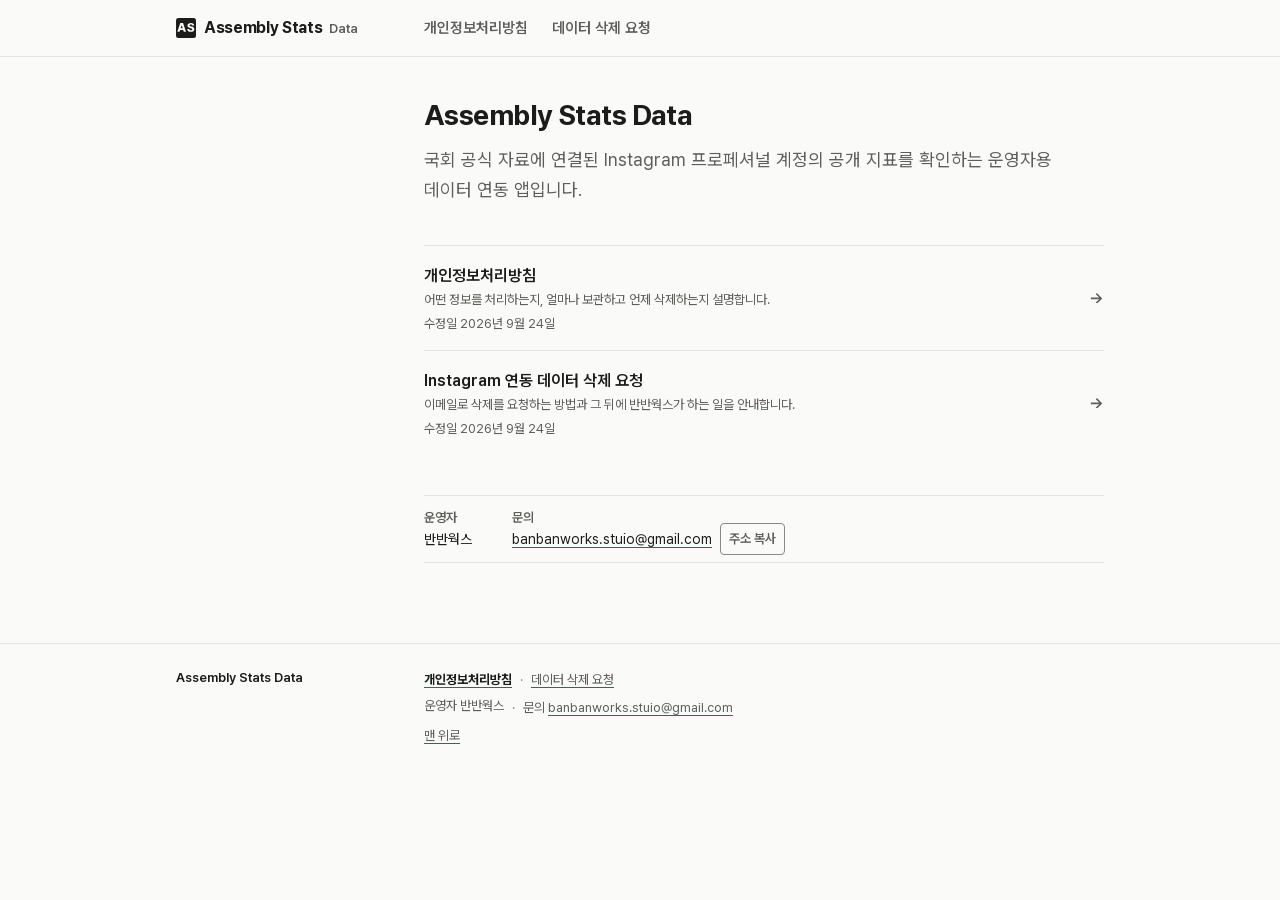
==== index.html @ 8d3995cb "Rebuild policy pages on the new design system with rewritten copy - privacy.html, deletion.html: sam" ====
<!DOCTYPE html>
<html lang="ko">
<head>
  <meta charset="utf-8">
  <meta name="viewport" content="width=device-width, initial-scale=1">
  <title>Assembly Stats Data</title>
  <meta name="description" content="반반웍스가 운영하는 Assembly Stats Data의 개인정보처리방침과 Instagram 연동 데이터 삭제를 요청하는 방법을 안내합니다.">
  <link rel="canonical" href="https://holyh2o.github.io/assembly-stats-data-policy/">
  <meta name="color-scheme" content="light dark">
  <meta name="theme-color" content="#FAFAF8" media="(prefers-color-scheme: light)">
  <meta name="theme-color" content="#141413" media="(prefers-color-scheme: dark)">
  <meta property="og:type" content="website">
  <meta property="og:site_name" content="Assembly Stats Data">
  <meta property="og:locale" content="ko_KR">
  <meta property="og:title" content="Assembly Stats Data">
  <meta property="og:description" content="국회 공식 자료에 연결된 Instagram 프로페셔널 계정의 공개 지표를 확인하는 운영자용 데이터 연동 앱입니다.">
  <meta property="og:url" content="https://holyh2o.github.io/assembly-stats-data-policy/">
  <link rel="icon" href="assets/favicon.svg" type="image/svg+xml">
  <link rel="apple-touch-icon" href="assets/apple-touch-icon.png">
  <link rel="stylesheet" href="assets/fonts/pretendard/pretendard.css">
  <link rel="stylesheet" href="assets/site.css">
  <script src="assets/site.js" defer></script>
</head>
<body>
  <a class="skip-link" href="#main">본문 바로가기</a>
  <header class="site-header">
    <div class="frame">
      <a class="wordmark rail" href="./" aria-current="page"><svg class="wordmark-mark" viewBox="0 0 32 32" aria-hidden="true"><rect width="32" height="32" rx="4"/><path d="M5.69 22 6.64 19H11.51L12.46 22H16L11.26 8H6.89L2.14 22ZM7.43 16.49 9.02 11.46H9.14L10.72 16.49Z M25.99 12.16H29.16C29.12 9.57 27.05 7.81 23.82 7.81C20.65 7.81 18.35 9.55 18.37 12.14C18.37 14.25 19.84 15.44 22.25 16.01L23.72 16.35C25.27 16.7 25.99 17.13 26.01 17.94C25.99 18.83 25.15 19.45 23.76 19.45C22.25 19.45 21.25 18.75 21.17 17.4H18C18.06 20.61 20.32 22.19 23.8 22.19C27.28 22.19 29.33 20.59 29.35 17.94C29.33 15.7 27.77 14.36 25.08 13.76L23.86 13.47C22.6 13.2 21.75 12.78 21.77 11.91C21.79 11.11 22.47 10.53 23.8 10.53C25.15 10.53 25.91 11.13 25.99 12.16Z"/></svg><span class="wordmark-name">Assembly Stats</span> <span class="wordmark-sub">Data</span></a>
      <nav class="tabs" aria-label="정책 문서">
        <ul>
          <li><a href="privacy.html">개인정보처리방침</a></li>
          <li><a href="deletion.html">데이터 삭제 요청</a></li>
        </ul>
      </nav>
    </div>
  </header>

  <main id="main" tabindex="-1">
    <article class="doc frame" aria-labelledby="doc-title">
      <header class="doc-head">
        <h1 id="doc-title">Assembly Stats Data</h1>
        <p class="lede">국회 공식 자료에 연결된 Instagram 프로페셔널 계정의 공개 지표를 확인하는 운영자용 데이터 연동 앱입니다.</p>
      </header>

      <div class="doc-body">
        <ul class="doc-links">
          <li>
            <div>
              <a class="doc-link-title" href="privacy.html">개인정보처리방침</a>
              <p class="doc-link-desc">어떤 정보를 처리하는지, 얼마나 보관하고 언제 삭제하는지 설명합니다.</p>
              <p class="doc-link-date">수정일 <time datetime="2026-09-24">2026년 9월 24일</time></p>
            </div>
            <svg class="arrow doc-link-arrow" viewBox="0 0 235 171" aria-hidden="true"><path d="M126 171 212 86 126 0 108 18 163 73H30V99H163L108 153Z"/></svg>
          </li>
          <li>
            <div>
              <a class="doc-link-title" href="deletion.html">Instagram 연동 데이터 삭제 요청</a>
              <p class="doc-link-desc">이메일로 삭제를 요청하는 방법과 그 뒤에 반반웍스가 하는 일을 안내합니다.</p>
              <p class="doc-link-date">수정일 <time datetime="2026-09-24">2026년 9월 24일</time></p>
            </div>
            <svg class="arrow doc-link-arrow" viewBox="0 0 235 171" aria-hidden="true"><path d="M126 171 212 86 126 0 108 18 163 73H30V99H163L108 153Z"/></svg>
          </li>
        </ul>
        <dl class="doc-meta">
          <div><dt>운영자</dt><dd>반반웍스</dd></div>
          <div><dt>문의</dt><dd><a href="mailto:banbanworks.stuio@gmail.com?subject=Assembly%20Stats%20Data%20%EB%AC%B8%EC%9D%98">banbanworks.stuio<wbr>@gmail.com</a><button type="button" class="copy" data-copy="banbanworks.stuio@gmail.com" hidden>주소 복사</button></dd></div>
        </dl>
      </div>
    </article>
  </main>

  <footer class="site-footer">
    <div class="frame">
      <p class="footer-name rail">Assembly Stats Data</p>
      <div class="footer-body">
        <nav aria-label="정책 문서 바로가기">
          <ul>
            <li><a class="footer-privacy" href="privacy.html">개인정보처리방침</a></li>
            <li><a href="deletion.html">데이터 삭제 요청</a></li>
          </ul>
        </nav>
        <ul>
          <li>운영자 반반웍스</li>
          <li>문의 <a href="mailto:banbanworks.stuio@gmail.com?subject=Assembly%20Stats%20Data%20%EB%AC%B8%EC%9D%98">banbanworks.stuio<wbr>@gmail.com</a></li>
        </ul>
        <p class="to-top"><a href="#main">맨 위로</a></p>
      </div>
    </div>
  </footer>
</body>
</html>
---- assets/fonts/pretendard/pretendard.css ----
/*
Copyright (c) 2021 Kil Hyung-jin, with Reserved Font Name Pretendard.
https://github.com/orioncactus/pretendard

This Font Software is licensed under the SIL Open Font License, Version 1.1.
This license is copied below, and is also available with a FAQ at:
http://scripts.sil.org/OFL
*/
/* [0] */
@font-face {
	font-family: 'Pretendard Variable';
	font-style: normal;
	font-display: swap;
	font-weight: 45 920;
	src: url(./woff2-dynamic-subset/PretendardVariable.subset.0.woff2) format('woff2-variations');
	unicode-range: U+f9ca-fa0b, U+ff03-ff05, U+ff07, U+ff0a-ff0b, U+ff0d-ff19, U+ff1b, U+ff1d, U+ff20-ff5b, U+ff5d, U+ffe0-ffe3, U+ffe5-ffe6;
}

/* [1] */
@font-face {
	font-family: 'Pretendard Variable';
	font-style: normal;
	font-display: swap;
	font-weight: 45 920;
	src: url(./woff2-dynamic-subset/PretendardVariable.subset.1.woff2) format('woff2-variations');
	unicode-range: U+d723-d728, U+d72a-d733, U+d735-d748, U+d74a-d74f, U+d752-d753, U+d755-d757, U+d75a-d75f, U+d762-d764, U+d766-d768, U+d76a-d76b, U+d76d-d76f, U+d771-d787, U+d789-d78b, U+d78d-d78f, U+d791-d797, U+d79a, U+d79c, U+d79e-d7a3, U+f900-f909, U+f90b-f92e;
}

/* [2] */
@font-face {
	font-family: 'Pretendard Variable';
	font-style: normal;
	font-display: swap;
	font-weight: 45 920;
	src: url(./woff2-dynamic-subset/PretendardVariable.subset.2.woff2) format('woff2-variations');
	unicode-range: U+d679-d68b, U+d68e-d69e, U+d6a0, U+d6a2-d6a7, U+d6a9-d6c3, U+d6c6-d6c7, U+d6c9-d6cb, U+d6cd-d6d3, U+d6d5-d6d6, U+d6d8-d6e3, U+d6e5-d6e7, U+d6e9-d6fb, U+d6fd-d717, U+d719-d71f, U+d721-d722;
}

/* [3] */
@font-face {
	font-family: 'Pretendard Variable';
	font-style: normal;
	font-display: swap;
	font-weight: 45 920;
	src: url(./woff2-dynamic-subset/PretendardVariable.subset.3.woff2) format('woff2-variations');
	unicode-range: U+d5bc-d5c7, U+d5ca-d5cb, U+d5cd-d5cf, U+d5d1-d5d7, U+d5d9-d5da, U+d5dc, U+d5de-d5e3, U+d5e6-d5e7, U+d5e9-d5eb, U+d5ed-d5f6, U+d5f8, U+d5fa-d5ff, U+d602-d603, U+d605-d607, U+d609-d60f, U+d612-d613, U+d616-d61b, U+d61d-d637, U+d63a-d63b, U+d63d-d63f, U+d641-d647, U+d64a-d64c, U+d64e-d653, U+d656-d657, U+d659-d65b, U+d65d-d666, U+d668, U+d66a-d678;
}

/* [4] */
@font-face {
	font-family: 'Pretendard Variable';
	font-style: normal;
	font-display: swap;
	font-weight: 45 920;
	src: url(./woff2-dynamic-subset/PretendardVariable.subset.4.woff2) format('woff2-variations');
	unicode-range: U+d507, U+d509-d50b, U+d50d-d513, U+d515-d53b, U+d53e-d53f, U+d541-d543, U+d545-d54c, U+d54e, U+d550, U+d552-d557, U+d55a-d55b, U+d55d-d55f, U+d561-d564, U+d566-d567, U+d56a, U+d56c, U+d56e-d573, U+d576-d577, U+d579-d583, U+d585-d586, U+d58a-d5a4, U+d5a6-d5bb;
}

/* [5] */
@font-face {
	font-family: 'Pretendard Variable';
	font-style: normal;
	font-display: swap;
	font-weight: 45 920;
	src: url(./woff2-dynamic-subset/PretendardVariable.subset.5.woff2) format('woff2-variations');
	unicode-range: U+d464-d477, U+d47a-d47b, U+d47d-d47f, U+d481-d487, U+d489-d48a, U+d48c, U+d48e-d4e7, U+d4e9-d503, U+d505-d506;
}

/* [6] */
@font-face {
	font-family: 'Pretendard Variable';
	font-style: normal;
	font-display: swap;
	font-weight: 45 920;
	src: url(./woff2-dynamic-subset/PretendardVariable.subset.6.woff2) format('woff2-variations');
	unicode-range: U+d3bf-d3c7, U+d3ca-d3cf, U+d3d1-d3eb, U+d3ee-d3ef, U+d3f1-d3f3, U+d3f5-d3fb, U+d3fd-d400, U+d402-d45b, U+d45d-d463;
}

/* [7] */
@font-face {
	font-family: 'Pretendard Variable';
	font-style: normal;
	font-display: swap;
	font-weight: 45 920;
	src: url(./woff2-dynamic-subset/PretendardVariable.subset.7.woff2) format('woff2-variations');
	unicode-range: U+d2ff, U+d302-d304, U+d306-d30b, U+d30f, U+d311-d313, U+d315-d31b, U+d31e, U+d322-d324, U+d326-d327, U+d32a-d32b, U+d32d-d32f, U+d331-d337, U+d339-d33c, U+d33e-d37b, U+d37e-d37f, U+d381-d383, U+d385-d38b, U+d38e-d390, U+d392-d397, U+d39a-d39b, U+d39d-d39f, U+d3a1-d3a7, U+d3a9-d3aa, U+d3ac, U+d3ae-d3b3, U+d3b5-d3b7, U+d3b9-d3bb, U+d3bd-d3be;
}

/* [8] */
@font-face {
	font-family: 'Pretendard Variable';
	font-style: normal;
	font-display: swap;
	font-weight: 45 920;
	src: url(./woff2-dynamic-subset/PretendardVariable.subset.8.woff2) format('woff2-variations');
	unicode-range: U+d257-d27f, U+d281-d29b, U+d29d-d29f, U+d2a1-d2ab, U+d2ad-d2b7, U+d2ba-d2bb, U+d2bd-d2bf, U+d2c1-d2c7, U+d2c9-d2ef, U+d2f2-d2f3, U+d2f5-d2f7, U+d2f9-d2fe;
}

/* [9] */
@font-face {
	font-family: 'Pretendard Variable';
	font-style: normal;
	font-display: swap;
	font-weight: 45 920;
	src: url(./woff2-dynamic-subset/PretendardVariable.subset.9.woff2) format('woff2-variations');
	unicode-range: U+d1b4, U+d1b6-d1f3, U+d1f5-d22b, U+d22e-d22f, U+d231-d233, U+d235-d23b, U+d23d-d240, U+d242-d256;
}

/* [10] */
@font-face {
	font-family: 'Pretendard Variable';
	font-style: normal;
	font-display: swap;
	font-weight: 45 920;
	src: url(./woff2-dynamic-subset/PretendardVariable.subset.10.woff2) format('woff2-variations');
	unicode-range: U+d105-d12f, U+d132-d133, U+d135-d137, U+d139-d13f, U+d141-d142, U+d144, U+d146-d14b, U+d14e-d14f, U+d151-d153, U+d155-d15b, U+d15e-d187, U+d189-d19f, U+d1a2-d1a3, U+d1a5-d1a7, U+d1a9-d1af, U+d1b2-d1b3;
}

/* [11] */
@font-face {
	font-family: 'Pretendard Variable';
	font-style: normal;
	font-display: swap;
	font-weight: 45 920;
	src: url(./woff2-dynamic-subset/PretendardVariable.subset.11.woff2) format('woff2-variations');
	unicode-range: U+d04b-d04f, U+d051-d057, U+d059-d06b, U+d06d-d06f, U+d071-d073, U+d075-d07b, U+d07e-d0a3, U+d0a6-d0a7, U+d0a9-d0ab, U+d0ad-d0b3, U+d0b6, U+d0b8, U+d0ba-d0bf, U+d0c2-d0c3, U+d0c5-d0c7, U+d0c9-d0cf, U+d0d2, U+d0d6-d0db, U+d0de-d0df, U+d0e1-d0e3, U+d0e5-d0eb, U+d0ee-d0f0, U+d0f2-d104;
}

/* [12] */
@font-face {
	font-family: 'Pretendard Variable';
	font-style: normal;
	font-display: swap;
	font-weight: 45 920;
	src: url(./woff2-dynamic-subset/PretendardVariable.subset.12.woff2) format('woff2-variations');
	unicode-range: U+cfa2-cfc3, U+cfc5-cfdf, U+cfe2-cfe3, U+cfe5-cfe7, U+cfe9-cff4, U+cff6-cffb, U+cffd-cfff, U+d001-d003, U+d005-d017, U+d019-d033, U+d036-d037, U+d039-d03b, U+d03d-d04a;
}

/* [13] */
@font-face {
	font-family: 'Pretendard Variable';
	font-style: normal;
	font-display: swap;
	font-weight: 45 920;
	src: url(./woff2-dynamic-subset/PretendardVariable.subset.13.woff2) format('woff2-variations');
	unicode-range: U+cef0-cef3, U+cef6, U+cef9-ceff, U+cf01-cf03, U+cf05-cf07, U+cf09-cf0f, U+cf11-cf12, U+cf14-cf1b, U+cf1d-cf1f, U+cf21-cf2f, U+cf31-cf53, U+cf56-cf57, U+cf59-cf5b, U+cf5d-cf63, U+cf66, U+cf68, U+cf6a-cf6f, U+cf71-cf84, U+cf86-cf8b, U+cf8d-cfa1;
}

/* [14] */
@font-face {
	font-family: 'Pretendard Variable';
	font-style: normal;
	font-display: swap;
	font-weight: 45 920;
	src: url(./woff2-dynamic-subset/PretendardVariable.subset.14.woff2) format('woff2-variations');
	unicode-range: U+ce3c-ce57, U+ce5a-ce5b, U+ce5d-ce5f, U+ce61-ce67, U+ce6a, U+ce6c, U+ce6e-ce73, U+ce76-ce77, U+ce79-ce7b, U+ce7d-ce83, U+ce85-ce88, U+ce8a-ce8f, U+ce91-ce93, U+ce95-ce97, U+ce99-ce9f, U+cea2, U+cea4-ceab, U+cead-cee3, U+cee6-cee7, U+cee9-ceeb, U+ceed-ceef;
}

/* [15] */
@font-face {
	font-family: 'Pretendard Variable';
	font-style: normal;
	font-display: swap;
	font-weight: 45 920;
	src: url(./woff2-dynamic-subset/PretendardVariable.subset.15.woff2) format('woff2-variations');
	unicode-range: U+cd92-cd93, U+cd96-cd97, U+cd99-cd9b, U+cd9d-cda3, U+cda6-cda8, U+cdaa-cdaf, U+cdb1-cdc3, U+cdc5-cdcb, U+cdcd-cde7, U+cde9-ce03, U+ce05-ce1f, U+ce22-ce34, U+ce36-ce3b;
}

/* [16] */
@font-face {
	font-family: 'Pretendard Variable';
	font-style: normal;
	font-display: swap;
	font-weight: 45 920;
	src: url(./woff2-dynamic-subset/PretendardVariable.subset.16.woff2) format('woff2-variations');
	unicode-range: U+ccef-cd07, U+cd0a-cd0b, U+cd0d-cd1a, U+cd1c, U+cd1e-cd2b, U+cd2d-cd5b, U+cd5d-cd77, U+cd79-cd91;
}

/* [17] */
@font-face {
	font-family: 'Pretendard Variable';
	font-style: normal;
	font-display: swap;
	font-weight: 45 920;
	src: url(./woff2-dynamic-subset/PretendardVariable.subset.17.woff2) format('woff2-variations');
	unicode-range: U+cc3f-cc43, U+cc46-cc47, U+cc49-cc4b, U+cc4d-cc53, U+cc55-cc58, U+cc5a-cc5f, U+cc61-cc97, U+cc9a-cc9b, U+cc9d-cc9f, U+cca1-cca7, U+ccaa, U+ccac, U+ccae-ccb3, U+ccb6-ccb7, U+ccb9-ccbb, U+ccbd-cccf, U+ccd1-cce3, U+cce5-ccee;
}

/* [18] */
@font-face {
	font-family: 'Pretendard Variable';
	font-style: normal;
	font-display: swap;
	font-weight: 45 920;
	src: url(./woff2-dynamic-subset/PretendardVariable.subset.18.woff2) format('woff2-variations');
	unicode-range: U+cb91-cbd3, U+cbd5-cbe3, U+cbe5-cc0b, U+cc0e-cc0f, U+cc11-cc13, U+cc15-cc1b, U+cc1d-cc20, U+cc23-cc27, U+cc2a-cc2b, U+cc2d, U+cc2f, U+cc31-cc37, U+cc3a, U+cc3c;
}

/* [19] */
@font-face {
	font-family: 'Pretendard Variable';
	font-style: normal;
	font-display: swap;
	font-weight: 45 920;
	src: url(./woff2-dynamic-subset/PretendardVariable.subset.19.woff2) format('woff2-variations');
	unicode-range: U+caf4-cb47, U+cb4a-cb90;
}

/* [20] */
@font-face {
	font-family: 'Pretendard Variable';
	font-style: normal;
	font-display: swap;
	font-weight: 45 920;
	src: url(./woff2-dynamic-subset/PretendardVariable.subset.20.woff2) format('woff2-variations');
	unicode-range: U+ca4a-ca4b, U+ca4e-ca4f, U+ca51-ca53, U+ca55-ca5b, U+ca5d-ca60, U+ca62-ca83, U+ca85-cabb, U+cabe-cabf, U+cac1-cac3, U+cac5-cacb, U+cacd-cad0, U+cad2, U+cad4-cad8, U+cada-caf3;
}

/* [21] */
@font-face {
	font-family: 'Pretendard Variable';
	font-style: normal;
	font-display: swap;
	font-weight: 45 920;
	src: url(./woff2-dynamic-subset/PretendardVariable.subset.21.woff2) format('woff2-variations');
	unicode-range: U+c996-c997, U+c99a-c99c, U+c99e-c9bf, U+c9c2-c9c3, U+c9c5-c9c7, U+c9c9-c9cf, U+c9d2, U+c9d4, U+c9d7-c9d8, U+c9db, U+c9de-c9df, U+c9e1-c9e3, U+c9e5-c9e6, U+c9e8-c9eb, U+c9ee-c9f0, U+c9f2-c9f7, U+c9f9-ca0b, U+ca0d-ca28, U+ca2a-ca49;
}

/* [22] */
@font-face {
	font-family: 'Pretendard Variable';
	font-style: normal;
	font-display: swap;
	font-weight: 45 920;
	src: url(./woff2-dynamic-subset/PretendardVariable.subset.22.woff2) format('woff2-variations');
	unicode-range: U+c8e9-c8f4, U+c8f6-c8fb, U+c8fe-c8ff, U+c901-c903, U+c905-c90b, U+c90e-c910, U+c912-c917, U+c919-c92b, U+c92d-c94f, U+c951-c953, U+c955-c96b, U+c96d-c973, U+c975-c987, U+c98a-c98b, U+c98d-c98f, U+c991-c995;
}

/* [23] */
@font-face {
	font-family: 'Pretendard Variable';
	font-style: normal;
	font-display: swap;
	font-weight: 45 920;
	src: url(./woff2-dynamic-subset/PretendardVariable.subset.23.woff2) format('woff2-variations');
	unicode-range: U+c841-c84b, U+c84d-c86f, U+c872-c873, U+c875-c877, U+c879-c87f, U+c882-c884, U+c887-c88a, U+c88d-c8c3, U+c8c5-c8df, U+c8e1-c8e8;
}

/* [24] */
@font-face {
	font-family: 'Pretendard Variable';
	font-style: normal;
	font-display: swap;
	font-weight: 45 920;
	src: url(./woff2-dynamic-subset/PretendardVariable.subset.24.woff2) format('woff2-variations');
	unicode-range: U+c779-c77b, U+c77e-c782, U+c786, U+c78b, U+c78d, U+c78f, U+c792-c793, U+c795, U+c797, U+c799-c79f, U+c7a2, U+c7a7-c7ab, U+c7ae-c7bb, U+c7bd-c7c0, U+c7c2-c7c7, U+c7c9-c7dc, U+c7de-c7ff, U+c802-c803, U+c805-c807, U+c809, U+c80b-c80f, U+c812, U+c814, U+c817-c81b, U+c81e-c81f, U+c821-c823, U+c825-c82e, U+c830-c837, U+c839-c83b, U+c83d-c840;
}

/* [25] */
@font-face {
	font-family: 'Pretendard Variable';
	font-style: normal;
	font-display: swap;
	font-weight: 45 920;
	src: url(./woff2-dynamic-subset/PretendardVariable.subset.25.woff2) format('woff2-variations');
	unicode-range: U+c6bb-c6bf, U+c6c2, U+c6c4, U+c6c6-c6cb, U+c6ce-c6cf, U+c6d1-c6d3, U+c6d5-c6db, U+c6dd-c6df, U+c6e1-c6e7, U+c6e9-c6eb, U+c6ed-c6ef, U+c6f1-c6f8, U+c6fa-c703, U+c705-c707, U+c709-c70b, U+c70d-c716, U+c718, U+c71a-c71f, U+c722-c723, U+c725-c727, U+c729-c734, U+c736-c73b, U+c73e-c73f, U+c741-c743, U+c745-c74b, U+c74e-c750, U+c752-c757, U+c759-c773, U+c776-c777;
}

/* [26] */
@font-face {
	font-family: 'Pretendard Variable';
	font-style: normal;
	font-display: swap;
	font-weight: 45 920;
	src: url(./woff2-dynamic-subset/PretendardVariable.subset.26.woff2) format('woff2-variations');
	unicode-range: U+c5f5-c5fb, U+c5fe, U+c602-c605, U+c607, U+c609-c60f, U+c611-c61a, U+c61c-c623, U+c626-c627, U+c629-c62b, U+c62d, U+c62f-c632, U+c636, U+c638, U+c63a-c63f, U+c642-c643, U+c645-c647, U+c649-c652, U+c656-c65b, U+c65d-c65f, U+c661-c663, U+c665-c677, U+c679-c67b, U+c67d-c693, U+c696-c697, U+c699-c69b, U+c69d-c6a3, U+c6a6, U+c6a8, U+c6aa-c6af, U+c6b2-c6b3, U+c6b5-c6b7, U+c6b9-c6ba;
}

/* [27] */
@font-face {
	font-family: 'Pretendard Variable';
	font-style: normal;
	font-display: swap;
	font-weight: 45 920;
	src: url(./woff2-dynamic-subset/PretendardVariable.subset.27.woff2) format('woff2-variations');
	unicode-range: U+c517-c527, U+c52a-c52b, U+c52d-c52f, U+c531-c538, U+c53a, U+c53c, U+c53e-c543, U+c546-c547, U+c54b, U+c54d-c552, U+c556, U+c55a-c55b, U+c55d, U+c55f, U+c562-c563, U+c565-c567, U+c569-c56f, U+c572, U+c574, U+c576-c57b, U+c57e-c57f, U+c581-c583, U+c585-c586, U+c588-c58b, U+c58e, U+c590, U+c592-c596, U+c599-c5b3, U+c5b6-c5b7, U+c5ba, U+c5be-c5c3, U+c5ca-c5cb, U+c5cd, U+c5cf, U+c5d2-c5d3, U+c5d5-c5d7, U+c5d9-c5df, U+c5e1-c5e2, U+c5e4, U+c5e6-c5eb, U+c5ef, U+c5f1-c5f3;
}

/* [28] */
@font-face {
	font-family: 'Pretendard Variable';
	font-style: normal;
	font-display: swap;
	font-weight: 45 920;
	src: url(./woff2-dynamic-subset/PretendardVariable.subset.28.woff2) format('woff2-variations');
	unicode-range: U+c475-c4ef, U+c4f2-c4f3, U+c4f5-c4f7, U+c4f9-c4ff, U+c502-c50b, U+c50d-c516;
}

/* [29] */
@font-face {
	font-family: 'Pretendard Variable';
	font-style: normal;
	font-display: swap;
	font-weight: 45 920;
	src: url(./woff2-dynamic-subset/PretendardVariable.subset.29.woff2) format('woff2-variations');
	unicode-range: U+c3d0-c3d7, U+c3da-c3db, U+c3dd-c3de, U+c3e1-c3ec, U+c3ee-c3f3, U+c3f5-c42b, U+c42d-c463, U+c466-c474;
}

/* [30] */
@font-face {
	font-family: 'Pretendard Variable';
	font-style: normal;
	font-display: swap;
	font-weight: 45 920;
	src: url(./woff2-dynamic-subset/PretendardVariable.subset.30.woff2) format('woff2-variations');
	unicode-range: U+c32b-c367, U+c36a-c36b, U+c36d-c36f, U+c371-c377, U+c37a-c37b, U+c37e-c383, U+c385-c387, U+c389-c3cf;
}

/* [31] */
@font-face {
	font-family: 'Pretendard Variable';
	font-style: normal;
	font-display: swap;
	font-weight: 45 920;
	src: url(./woff2-dynamic-subset/PretendardVariable.subset.31.woff2) format('woff2-variations');
	unicode-range: U+c26a-c26b, U+c26d-c26f, U+c271-c273, U+c275-c27b, U+c27e-c287, U+c289-c28f, U+c291-c297, U+c299-c29a, U+c29c-c2a3, U+c2a5-c2a7, U+c2a9-c2ab, U+c2ad-c2b3, U+c2b6, U+c2b8, U+c2ba-c2bb, U+c2bd-c2db, U+c2de-c2df, U+c2e1-c2e2, U+c2e5-c2ea, U+c2ee, U+c2f0, U+c2f2-c2f5, U+c2f7, U+c2fa-c2fb, U+c2fd-c2ff, U+c301-c307, U+c309-c30c, U+c30e-c312, U+c315-c323, U+c325-c328, U+c32a;
}

/* [32] */
@font-face {
	font-family: 'Pretendard Variable';
	font-style: normal;
	font-display: swap;
	font-weight: 45 920;
	src: url(./woff2-dynamic-subset/PretendardVariable.subset.32.woff2) format('woff2-variations');
	unicode-range: U+c1bc-c1c3, U+c1c5-c1df, U+c1e1-c1fb, U+c1fd-c203, U+c205-c20c, U+c20e, U+c210-c217, U+c21a-c21b, U+c21d-c21e, U+c221-c227, U+c229-c22a, U+c22c, U+c22e, U+c230, U+c233-c24f, U+c251-c257, U+c259-c269;
}

/* [33] */
@font-face {
	font-family: 'Pretendard Variable';
	font-style: normal;
	font-display: swap;
	font-weight: 45 920;
	src: url(./woff2-dynamic-subset/PretendardVariable.subset.33.woff2) format('woff2-variations');
	unicode-range: U+c101-c11b, U+c11f, U+c121-c123, U+c125-c12b, U+c12e, U+c132-c137, U+c13a-c13b, U+c13d-c13f, U+c141-c147, U+c14a, U+c14c-c153, U+c155-c157, U+c159-c15b, U+c15d-c166, U+c169-c16f, U+c171-c177, U+c179-c18b, U+c18e-c18f, U+c191-c193, U+c195-c19b, U+c19d-c19e, U+c1a0, U+c1a2-c1a4, U+c1a6-c1bb;
}

/* [34] */
@font-face {
	font-family: 'Pretendard Variable';
	font-style: normal;
	font-display: swap;
	font-weight: 45 920;
	src: url(./woff2-dynamic-subset/PretendardVariable.subset.34.woff2) format('woff2-variations');
	unicode-range: U+c049-c057, U+c059-c05b, U+c05d-c05f, U+c061-c067, U+c069-c08f, U+c091-c0ab, U+c0ae-c0af, U+c0b1-c0b3, U+c0b5, U+c0b7-c0bb, U+c0be, U+c0c2-c0c7, U+c0ca-c0cb, U+c0cd-c0cf, U+c0d1-c0d7, U+c0d9-c0da, U+c0dc, U+c0de-c0e3, U+c0e5-c0eb, U+c0ed-c0f3, U+c0f6, U+c0f8, U+c0fa-c0ff;
}

/* [35] */
@font-face {
	font-family: 'Pretendard Variable';
	font-style: normal;
	font-display: swap;
	font-weight: 45 920;
	src: url(./woff2-dynamic-subset/PretendardVariable.subset.35.woff2) format('woff2-variations');
	unicode-range: U+bfa7-bfaf, U+bfb1-bfc4, U+bfc6-bfcb, U+bfce-bfcf, U+bfd1-bfd3, U+bfd5-bfdb, U+bfdd-c048;
}

/* [36] */
@font-face {
	font-family: 'Pretendard Variable';
	font-style: normal;
	font-display: swap;
	font-weight: 45 920;
	src: url(./woff2-dynamic-subset/PretendardVariable.subset.36.woff2) format('woff2-variations');
	unicode-range: U+bf07, U+bf09-bf3f, U+bf41-bf4f, U+bf52-bf54, U+bf56-bfa6;
}

/* [37] */
@font-face {
	font-family: 'Pretendard Variable';
	font-style: normal;
	font-display: swap;
	font-weight: 45 920;
	src: url(./woff2-dynamic-subset/PretendardVariable.subset.37.woff2) format('woff2-variations');
	unicode-range: U+be56, U+be58, U+be5c-be5f, U+be62-be63, U+be65-be67, U+be69-be74, U+be76-be7b, U+be7e-be7f, U+be81-be8e, U+be90, U+be92-bea7, U+bea9-becf, U+bed2-bed3, U+bed5-bed6, U+bed9-bee3, U+bee6-bf06;
}

/* [38] */
@font-face {
	font-family: 'Pretendard Variable';
	font-style: normal;
	font-display: swap;
	font-weight: 45 920;
	src: url(./woff2-dynamic-subset/PretendardVariable.subset.38.woff2) format('woff2-variations');
	unicode-range: U+bdb0-bdd3, U+bdd5-bdef, U+bdf1-be0b, U+be0d-be0f, U+be11-be13, U+be15-be43, U+be46-be47, U+be49-be4b, U+be4d-be53;
}

/* [39] */
@font-face {
	font-family: 'Pretendard Variable';
	font-style: normal;
	font-display: swap;
	font-weight: 45 920;
	src: url(./woff2-dynamic-subset/PretendardVariable.subset.39.woff2) format('woff2-variations');
	unicode-range: U+bd03, U+bd06, U+bd08, U+bd0a-bd0f, U+bd11-bd22, U+bd25-bd47, U+bd49-bd58, U+bd5a-bd7f, U+bd82-bd83, U+bd85-bd87, U+bd8a-bd8f, U+bd91-bd92, U+bd94, U+bd96-bd98, U+bd9a-bdaf;
}

/* [40] */
@font-face {
	font-family: 'Pretendard Variable';
	font-style: normal;
	font-display: swap;
	font-weight: 45 920;
	src: url(./woff2-dynamic-subset/PretendardVariable.subset.40.woff2) format('woff2-variations');
	unicode-range: U+bc4e-bc83, U+bc86-bc87, U+bc89-bc8b, U+bc8d-bc93, U+bc96, U+bc98, U+bc9b-bc9f, U+bca2-bca3, U+bca5-bca7, U+bca9-bcb2, U+bcb4-bcbb, U+bcbe-bcbf, U+bcc1-bcc3, U+bcc5-bccc, U+bcce-bcd0, U+bcd2-bcd4, U+bcd6-bcf3, U+bcf7, U+bcf9-bcfb, U+bcfd-bd02;
}

/* [41] */
@font-face {
	font-family: 'Pretendard Variable';
	font-style: normal;
	font-display: swap;
	font-weight: 45 920;
	src: url(./woff2-dynamic-subset/PretendardVariable.subset.41.woff2) format('woff2-variations');
	unicode-range: U+bb90-bba3, U+bba5-bbab, U+bbad-bbbf, U+bbc1-bbf7, U+bbfa-bbfb, U+bbfd-bbfe, U+bc01-bc07, U+bc09-bc0a, U+bc0e, U+bc10, U+bc12-bc13, U+bc17, U+bc19-bc1a, U+bc1e, U+bc20-bc23, U+bc26, U+bc28, U+bc2a-bc2c, U+bc2e-bc2f, U+bc32-bc33, U+bc35-bc37, U+bc39-bc3f, U+bc41-bc42, U+bc44, U+bc46-bc48, U+bc4a-bc4d;
}

/* [42] */
@font-face {
	font-family: 'Pretendard Variable';
	font-style: normal;
	font-display: swap;
	font-weight: 45 920;
	src: url(./woff2-dynamic-subset/PretendardVariable.subset.42.woff2) format('woff2-variations');
	unicode-range: U+bae6-bafb, U+bafd-bb17, U+bb19-bb33, U+bb37, U+bb39-bb3a, U+bb3d-bb43, U+bb45-bb46, U+bb48, U+bb4a-bb4f, U+bb51-bb53, U+bb55-bb57, U+bb59-bb62, U+bb64-bb8f;
}

/* [43] */
@font-face {
	font-family: 'Pretendard Variable';
	font-style: normal;
	font-display: swap;
	font-weight: 45 920;
	src: url(./woff2-dynamic-subset/PretendardVariable.subset.43.woff2) format('woff2-variations');
	unicode-range: U+ba30-ba37, U+ba3a-ba3b, U+ba3d-ba3f, U+ba41-ba47, U+ba49-ba4a, U+ba4c, U+ba4e-ba53, U+ba56-ba57, U+ba59-ba5b, U+ba5d-ba63, U+ba65-ba66, U+ba68-ba6f, U+ba71-ba73, U+ba75-ba77, U+ba79-ba84, U+ba86, U+ba88-baa7, U+baaa, U+baad-baaf, U+bab1-bab7, U+baba, U+babc, U+babe-bae5;
}

/* [44] */
@font-face {
	font-family: 'Pretendard Variable';
	font-style: normal;
	font-display: swap;
	font-weight: 45 920;
	src: url(./woff2-dynamic-subset/PretendardVariable.subset.44.woff2) format('woff2-variations');
	unicode-range: U+b96e-b973, U+b976-b977, U+b979-b97b, U+b97d-b983, U+b986, U+b988, U+b98a-b98d, U+b98f-b9ab, U+b9ae-b9af, U+b9b1-b9b3, U+b9b5-b9bb, U+b9be, U+b9c0, U+b9c2-b9c7, U+b9ca-b9cb, U+b9cd, U+b9d2-b9d7, U+b9da, U+b9dc, U+b9df-b9e0, U+b9e2, U+b9e6-b9e7, U+b9e9-b9f3, U+b9f6, U+b9f8, U+b9fb-ba2f;
}

/* [45] */
@font-face {
	font-family: 'Pretendard Variable';
	font-style: normal;
	font-display: swap;
	font-weight: 45 920;
	src: url(./woff2-dynamic-subset/PretendardVariable.subset.45.woff2) format('woff2-variations');
	unicode-range: U+b8bf-b8cb, U+b8cd-b8e0, U+b8e2-b8e7, U+b8ea-b8eb, U+b8ed-b8ef, U+b8f1-b8f7, U+b8fa, U+b8fc, U+b8fe-b903, U+b905-b917, U+b919-b91f, U+b921-b93b, U+b93d-b957, U+b95a-b95b, U+b95d-b95f, U+b961-b967, U+b969-b96c;
}

/* [46] */
@font-face {
	font-family: 'Pretendard Variable';
	font-style: normal;
	font-display: swap;
	font-weight: 45 920;
	src: url(./woff2-dynamic-subset/PretendardVariable.subset.46.woff2) format('woff2-variations');
	unicode-range: U+b80d-b80f, U+b811-b817, U+b81a, U+b81c-b823, U+b826-b827, U+b829-b82b, U+b82d-b833, U+b836, U+b83a-b83f, U+b841-b85b, U+b85e-b85f, U+b861-b863, U+b865-b86b, U+b86e, U+b870, U+b872-b8af, U+b8b1-b8be;
}

/* [47] */
@font-face {
	font-family: 'Pretendard Variable';
	font-style: normal;
	font-display: swap;
	font-weight: 45 920;
	src: url(./woff2-dynamic-subset/PretendardVariable.subset.47.woff2) format('woff2-variations');
	unicode-range: U+b74d-b75f, U+b761-b763, U+b765-b774, U+b776-b77b, U+b77e-b77f, U+b781-b783, U+b785-b78b, U+b78e, U+b792-b796, U+b79a-b79b, U+b79d-b7a7, U+b7aa, U+b7ae-b7b3, U+b7b6-b7c8, U+b7ca-b7eb, U+b7ee-b7ef, U+b7f1-b7f3, U+b7f5-b7fb, U+b7fe, U+b802-b806, U+b80a-b80b;
}

/* [48] */
@font-face {
	font-family: 'Pretendard Variable';
	font-style: normal;
	font-display: swap;
	font-weight: 45 920;
	src: url(./woff2-dynamic-subset/PretendardVariable.subset.48.woff2) format('woff2-variations');
	unicode-range: U+b6a7-b6aa, U+b6ac-b6b0, U+b6b2-b6ef, U+b6f1-b727, U+b72a-b72b, U+b72d-b72e, U+b731-b737, U+b739-b73a, U+b73c-b743, U+b745-b74c;
}

/* [49] */
@font-face {
	font-family: 'Pretendard Variable';
	font-style: normal;
	font-display: swap;
	font-weight: 45 920;
	src: url(./woff2-dynamic-subset/PretendardVariable.subset.49.woff2) format('woff2-variations');
	unicode-range: U+b605-b60f, U+b612-b617, U+b619-b624, U+b626-b69b, U+b69e-b6a3, U+b6a5-b6a6;
}

/* [50] */
@font-face {
	font-family: 'Pretendard Variable';
	font-style: normal;
	font-display: swap;
	font-weight: 45 920;
	src: url(./woff2-dynamic-subset/PretendardVariable.subset.50.woff2) format('woff2-variations');
	unicode-range: U+b55f, U+b562-b583, U+b585-b59f, U+b5a2-b5a3, U+b5a5-b5a7, U+b5a9-b5b2, U+b5b5-b5ba, U+b5bd-b604;
}

/* [51] */
@font-face {
	font-family: 'Pretendard Variable';
	font-style: normal;
	font-display: swap;
	font-weight: 45 920;
	src: url(./woff2-dynamic-subset/PretendardVariable.subset.51.woff2) format('woff2-variations');
	unicode-range: U+b4a5-b4b6, U+b4b8-b4bf, U+b4c1-b4c7, U+b4c9-b4db, U+b4de-b4df, U+b4e1-b4e2, U+b4e5-b4eb, U+b4ee, U+b4f0, U+b4f2-b513, U+b516-b517, U+b519-b51a, U+b51d-b523, U+b526, U+b528, U+b52b-b52f, U+b532-b533, U+b535-b537, U+b539-b53f, U+b541-b544, U+b546-b54b, U+b54d-b54f, U+b551-b55b, U+b55d-b55e;
}

/* [52] */
@font-face {
	font-family: 'Pretendard Variable';
	font-style: normal;
	font-display: swap;
	font-weight: 45 920;
	src: url(./woff2-dynamic-subset/PretendardVariable.subset.52.woff2) format('woff2-variations');
	unicode-range: U+b3f8-b3fb, U+b3fd-b40f, U+b411-b417, U+b419-b41b, U+b41d-b41f, U+b421-b427, U+b42a-b42b, U+b42d-b44f, U+b452-b453, U+b455-b457, U+b459-b45f, U+b462-b464, U+b466-b46b, U+b46d-b47f, U+b481-b4a3;
}

/* [53] */
@font-face {
	font-family: 'Pretendard Variable';
	font-style: normal;
	font-display: swap;
	font-weight: 45 920;
	src: url(./woff2-dynamic-subset/PretendardVariable.subset.53.woff2) format('woff2-variations');
	unicode-range: U+b342-b353, U+b356-b357, U+b359-b35b, U+b35d-b35e, U+b360-b363, U+b366, U+b368, U+b36a-b36d, U+b36f, U+b372-b373, U+b375-b377, U+b379-b37f, U+b381-b382, U+b384, U+b386-b38b, U+b38d-b3c3, U+b3c6-b3c7, U+b3c9-b3ca, U+b3cd-b3d3, U+b3d6, U+b3d8, U+b3da-b3f7;
}

/* [54] */
@font-face {
	font-family: 'Pretendard Variable';
	font-style: normal;
	font-display: swap;
	font-weight: 45 920;
	src: url(./woff2-dynamic-subset/PretendardVariable.subset.54.woff2) format('woff2-variations');
	unicode-range: U+b27c-b283, U+b285-b28f, U+b292-b293, U+b295-b297, U+b29a-b29f, U+b2a1-b2a4, U+b2a7-b2a9, U+b2ab, U+b2ad-b2c7, U+b2ca-b2cb, U+b2cd-b2cf, U+b2d1-b2d7, U+b2da, U+b2dc, U+b2de-b2e3, U+b2e7, U+b2e9-b2ea, U+b2ef-b2f3, U+b2f6, U+b2f8, U+b2fa-b2fb, U+b2fd-b2fe, U+b302-b303, U+b305-b307, U+b309-b30f, U+b312, U+b316-b31b, U+b31d-b341;
}

/* [55] */
@font-face {
	font-family: 'Pretendard Variable';
	font-style: normal;
	font-display: swap;
	font-weight: 45 920;
	src: url(./woff2-dynamic-subset/PretendardVariable.subset.55.woff2) format('woff2-variations');
	unicode-range: U+b1d6-b1e7, U+b1e9-b1fc, U+b1fe-b203, U+b206-b207, U+b209-b20b, U+b20d-b213, U+b216-b21f, U+b221-b257, U+b259-b273, U+b275-b27b;
}

/* [56] */
@font-face {
	font-family: 'Pretendard Variable';
	font-style: normal;
	font-display: swap;
	font-weight: 45 920;
	src: url(./woff2-dynamic-subset/PretendardVariable.subset.56.woff2) format('woff2-variations');
	unicode-range: U+b120-b122, U+b126-b127, U+b129-b12b, U+b12d-b133, U+b136, U+b138, U+b13a-b13f, U+b142-b143, U+b145-b14f, U+b151-b153, U+b156-b157, U+b159-b177, U+b17a-b17b, U+b17d-b17f, U+b181-b187, U+b189-b18c, U+b18e-b191, U+b195-b1a7, U+b1a9-b1cb, U+b1cd-b1d5;
}

/* [57] */
@font-face {
	font-family: 'Pretendard Variable';
	font-style: normal;
	font-display: swap;
	font-weight: 45 920;
	src: url(./woff2-dynamic-subset/PretendardVariable.subset.57.woff2) format('woff2-variations');
	unicode-range: U+b05f-b07b, U+b07e-b07f, U+b081-b083, U+b085-b08b, U+b08d-b097, U+b09b, U+b09d-b09f, U+b0a2-b0a7, U+b0aa, U+b0b0, U+b0b2, U+b0b6-b0b7, U+b0b9-b0bb, U+b0bd-b0c3, U+b0c6-b0c7, U+b0ca-b0cf, U+b0d1-b0df, U+b0e1-b0e4, U+b0e6-b107, U+b10a-b10b, U+b10d-b10f, U+b111-b112, U+b114-b117, U+b119-b11a, U+b11c-b11f;
}

/* [58] */
@font-face {
	font-family: 'Pretendard Variable';
	font-style: normal;
	font-display: swap;
	font-weight: 45 920;
	src: url(./woff2-dynamic-subset/PretendardVariable.subset.58.woff2) format('woff2-variations');
	unicode-range: U+afac-afb7, U+afba-afbb, U+afbd-afbf, U+afc1-afc6, U+afca-afcc, U+afce-afd3, U+afd5-afe7, U+afe9-afef, U+aff1-b00b, U+b00d-b00f, U+b011-b013, U+b015-b01b, U+b01d-b027, U+b029-b043, U+b045-b047, U+b049, U+b04b, U+b04d-b052, U+b055-b056, U+b058-b05c, U+b05e;
}

/* [59] */
@font-face {
	font-family: 'Pretendard Variable';
	font-style: normal;
	font-display: swap;
	font-weight: 45 920;
	src: url(./woff2-dynamic-subset/PretendardVariable.subset.59.woff2) format('woff2-variations');
	unicode-range: U+af03-af07, U+af09-af2b, U+af2e-af33, U+af35-af3b, U+af3e-af40, U+af44-af47, U+af4a-af5c, U+af5e-af63, U+af65-af7f, U+af81-afab;
}

/* [60] */
@font-face {
	font-family: 'Pretendard Variable';
	font-style: normal;
	font-display: swap;
	font-weight: 45 920;
	src: url(./woff2-dynamic-subset/PretendardVariable.subset.60.woff2) format('woff2-variations');
	unicode-range: U+ae56-ae5b, U+ae5e-ae60, U+ae62-ae64, U+ae66-ae67, U+ae69-ae6b, U+ae6d-ae83, U+ae85-aebb, U+aebf, U+aec1-aec3, U+aec5-aecb, U+aece, U+aed0, U+aed2-aed7, U+aed9-aef3, U+aef5-af02;
}

/* [61] */
@font-face {
	font-family: 'Pretendard Variable';
	font-style: normal;
	font-display: swap;
	font-weight: 45 920;
	src: url(./woff2-dynamic-subset/PretendardVariable.subset.61.woff2) format('woff2-variations');
	unicode-range: U+ad9c-ada3, U+ada5-adbf, U+adc1-adc3, U+adc5-adc7, U+adc9-add2, U+add4-addb, U+addd-addf, U+ade1-ade3, U+ade5-adf7, U+adfa-adfb, U+adfd-adff, U+ae02-ae07, U+ae0a, U+ae0c, U+ae0e-ae13, U+ae15-ae2f, U+ae31-ae33, U+ae35-ae37, U+ae39-ae3f, U+ae42, U+ae44, U+ae46-ae49, U+ae4b, U+ae4f, U+ae51-ae53, U+ae55;
}

/* [62] */
@font-face {
	font-family: 'Pretendard Variable';
	font-style: normal;
	font-display: swap;
	font-weight: 45 920;
	src: url(./woff2-dynamic-subset/PretendardVariable.subset.62.woff2) format('woff2-variations');
	unicode-range: U+ace2-ace3, U+ace5-ace6, U+ace9-acef, U+acf2, U+acf4, U+acf7-acfb, U+acfe-acff, U+ad01-ad03, U+ad05-ad0b, U+ad0d-ad10, U+ad12-ad1b, U+ad1d-ad33, U+ad35-ad48, U+ad4a-ad4f, U+ad51-ad6b, U+ad6e-ad6f, U+ad71-ad72, U+ad77-ad7c, U+ad7e, U+ad80, U+ad82-ad87, U+ad89-ad8b, U+ad8d-ad8f, U+ad91-ad9b;
}

/* [63] */
@font-face {
	font-family: 'Pretendard Variable';
	font-style: normal;
	font-display: swap;
	font-weight: 45 920;
	src: url(./woff2-dynamic-subset/PretendardVariable.subset.63.woff2) format('woff2-variations');
	unicode-range: U+ac25-ac2c, U+ac2e, U+ac30, U+ac32-ac37, U+ac39-ac3f, U+ac41-ac4c, U+ac4e-ac6f, U+ac72-ac73, U+ac75-ac76, U+ac79-ac7f, U+ac82, U+ac84-ac88, U+ac8a-ac8b, U+ac8d-ac8f, U+ac91-ac93, U+ac95-ac9b, U+ac9d-ac9e, U+aca1-aca7, U+acab, U+acad-acaf, U+acb1-acb7, U+acba-acbb, U+acbe-acc0, U+acc2-acc3, U+acc5-acdf;
}

/* [64] */
@font-face {
	font-family: 'Pretendard Variable';
	font-style: normal;
	font-display: swap;
	font-weight: 45 920;
	src: url(./woff2-dynamic-subset/PretendardVariable.subset.64.woff2) format('woff2-variations');
	unicode-range: U+99df, U+99ed, U+99f1, U+99ff, U+9a01, U+9a08, U+9a0e-9a0f, U+9a19, U+9a2b, U+9a30, U+9a36-9a37, U+9a40, U+9a43, U+9a45, U+9a4d, U+9a55, U+9a57, U+9a5a-9a5b, U+9a5f, U+9a62, U+9a65, U+9a69-9a6a, U+9aa8, U+9ab8, U+9ad3, U+9ae5, U+9aee, U+9b1a, U+9b27, U+9b2a, U+9b31, U+9b3c, U+9b41-9b45, U+9b4f, U+9b54, U+9b5a, U+9b6f, U+9b8e, U+9b91, U+9b9f, U+9bab, U+9bae, U+9bc9, U+9bd6, U+9be4, U+9be8, U+9c0d, U+9c10, U+9c12, U+9c15, U+9c25, U+9c32, U+9c3b, U+9c47, U+9c49, U+9c57, U+9ce5, U+9ce7, U+9ce9, U+9cf3-9cf4, U+9cf6, U+9d09, U+9d1b, U+9d26, U+9d28, U+9d3b, U+9d51, U+9d5d, U+9d60-9d61, U+9d6c, U+9d72, U+9da9, U+9daf, U+9db4, U+9dc4, U+9dd7, U+9df2, U+9df8-9dfa, U+9e1a, U+9e1e, U+9e75, U+9e79, U+9e7d, U+9e7f, U+9e92-9e93, U+9e97, U+9e9d, U+9e9f, U+9ea5, U+9eb4-9eb5, U+9ebb, U+9ebe, U+9ec3, U+9ecd-9ece, U+9ed4, U+9ed8, U+9edb-9edc, U+9ede, U+9ee8, U+9ef4, U+9f07-9f08, U+9f0e, U+9f13, U+9f20, U+9f3b, U+9f4a-9f4b, U+9f4e, U+9f52, U+9f5f, U+9f61, U+9f67, U+9f6a, U+9f6c, U+9f77, U+9f8d, U+9f90, U+9f95, U+9f9c, U+ac02-ac03, U+ac05-ac06, U+ac09-ac0f, U+ac17-ac18, U+ac1b, U+ac1e-ac1f, U+ac21-ac23;
}

/* [65] */
@font-face {
	font-family: 'Pretendard Variable';
	font-style: normal;
	font-display: swap;
	font-weight: 45 920;
	src: url(./woff2-dynamic-subset/PretendardVariable.subset.65.woff2) format('woff2-variations');
	unicode-range: U+338c-339c, U+339f-33a0, U+33a2-33cb, U+33cf-33d0, U+33d3, U+33d6, U+33d8, U+33db-33dd, U+4e01, U+4e03, U+4e07-4e08, U+4e11, U+4e14-4e15, U+4e18-4e19, U+4e1e, U+4e32, U+4e38-4e39, U+4e42-4e43, U+4e45, U+4e4d-4e4f, U+4e56, U+4e58-4e59, U+4e5d-4e5e, U+4e6b, U+4e6d, U+4e73, U+4e76-4e77, U+4e7e, U+4e82, U+4e86, U+4e88, U+4e8e, U+4e90-4e92, U+4e94-4e95, U+4e98, U+4e9b, U+4e9e, U+4ea1-4ea2, U+4ea4-4ea6, U+4ea8, U+4eab, U+4ead-4eae, U+4eb6, U+4ec0-4ec1, U+4ec4, U+4ec7, U+4ecb, U+4ecd, U+4ed4-4ed5, U+4ed7-4ed9, U+4edd, U+4edf, U+4ee4, U+4ef0, U+4ef2, U+4ef6-4ef7, U+4efb, U+4f01, U+4f09, U+4f0b, U+4f0d-4f11, U+4f2f, U+4f34, U+4f36, U+4f38, U+4f3a, U+4f3c-4f3d;
}

/* [66] */
@font-face {
	font-family: 'Pretendard Variable';
	font-style: normal;
	font-display: swap;
	font-weight: 45 920;
	src: url(./woff2-dynamic-subset/PretendardVariable.subset.66.woff2) format('woff2-variations');
	unicode-range: U+3136, U+3138, U+313a-3140, U+3143-3144, U+3150, U+3152, U+3154-3156, U+3158-315b, U+315d-315f, U+3162, U+3164-318c, U+318e, U+3200-321b, U+3231, U+3239, U+3251-325a, U+3260-327b, U+327e-327f, U+328a-3290, U+3294, U+329e, U+32a5, U+3380-3384, U+3388-338b;
}

/* [67] */
@font-face {
	font-family: 'Pretendard Variable';
	font-style: normal;
	font-display: swap;
	font-weight: 45 920;
	src: url(./woff2-dynamic-subset/PretendardVariable.subset.67.woff2) format('woff2-variations');
	unicode-range: U+2f7d, U+2f7f-2f8b, U+2f8e-2f90, U+2f92-2f97, U+2f99-2fa0, U+2fa2-2fa3, U+2fa5-2fa9, U+2fac-2fb1, U+2fb3-2fbc, U+2fc1-2fca, U+2fcd-2fd4, U+3003, U+3012-3019, U+301c, U+301e-3020, U+3036, U+3041, U+3043, U+3045, U+3047, U+3049, U+304e, U+3050, U+3052, U+3056, U+305a, U+305c, U+305e, U+3062, U+3065, U+306c, U+3070-307d, U+3080, U+3085, U+3087, U+308e, U+3090-3091, U+30a1, U+30a5, U+30a9, U+30ae, U+30b1-30b2, U+30b4, U+30b6, U+30bc-30be, U+30c2, U+30c5, U+30cc, U+30d2, U+30d4, U+30d8-30dd, U+30e4, U+30e6, U+30e8, U+30ee, U+30f0-30f2, U+30f4-30f6, U+3133, U+3135;
}

/* [68] */
@font-face {
	font-family: 'Pretendard Variable';
	font-style: normal;
	font-display: swap;
	font-weight: 45 920;
	src: url(./woff2-dynamic-subset/PretendardVariable.subset.68.woff2) format('woff2-variations');
	unicode-range: U+2541-254b, U+25a4-25a9, U+25b1, U+25b5, U+25b9, U+25bf, U+25c1, U+25c3, U+25c9-25ca, U+25cc, U+25ce, U+25d0-25d1, U+25e6, U+25ef, U+260f, U+261d, U+261f, U+262f, U+2660, U+2664, U+2667-2669, U+266d, U+266f, U+2716, U+271a, U+273d, U+2756, U+2776-277f, U+278a-2793, U+2963, U+2965, U+2ac5-2ac6, U+2acb-2acc, U+2f00, U+2f04, U+2f06, U+2f08, U+2f0a-2f0b, U+2f11-2f12, U+2f14, U+2f17-2f18, U+2f1c-2f1d, U+2f1f-2f20, U+2f23-2f26, U+2f28-2f29, U+2f2b, U+2f2d, U+2f2f-2f32, U+2f38, U+2f3c-2f40, U+2f42-2f4c, U+2f4f-2f52, U+2f54-2f58, U+2f5a-2f66, U+2f69-2f70, U+2f72-2f76, U+2f78, U+2f7a-2f7c;
}

/* [69] */
@font-face {
	font-family: 'Pretendard Variable';
	font-style: normal;
	font-display: swap;
	font-weight: 45 920;
	src: url(./woff2-dynamic-subset/PretendardVariable.subset.69.woff2) format('woff2-variations');
	unicode-range: U+2479-2487, U+249c-24d1, U+24d3-24d7, U+24d9-24e9, U+24eb-24f4, U+2500-2501, U+2503, U+250c-2513, U+2515-2516, U+2518-2540;
}

/* [70] */
@font-face {
	font-family: 'Pretendard Variable';
	font-style: normal;
	font-display: swap;
	font-weight: 45 920;
	src: url(./woff2-dynamic-subset/PretendardVariable.subset.70.woff2) format('woff2-variations');
	unicode-range: U+215b-215e, U+2162-2169, U+2170-2179, U+2195-2199, U+21b0-21b4, U+21bc, U+21c0, U+21c4-21c5, U+21cd, U+21cf-21d4, U+21e0-21e3, U+21e6-21e9, U+2200, U+2202-2203, U+2206-2209, U+220b-220c, U+220f, U+2211, U+2213, U+221a, U+221d-2220, U+2222, U+2225-2227, U+2229-222c, U+222e, U+2234-2237, U+223d, U+2243, U+2245, U+2248, U+2250-2253, U+225a, U+2260-2262, U+2264-2267, U+226a-226b, U+226e-2273, U+2276-2277, U+2279-227b, U+2280-2287, U+228a-228b, U+2295-2297, U+22a3-22a5, U+22bb-22bc, U+22ce-22cf, U+22da-22db, U+22ee-22ef, U+2306, U+2312, U+2314, U+2467-2478;
}

/* [71] */
@font-face {
	font-family: 'Pretendard Variable';
	font-style: normal;
	font-display: swap;
	font-weight: 45 920;
	src: url(./woff2-dynamic-subset/PretendardVariable.subset.71.woff2) format('woff2-variations');
	unicode-range: U+81-82, U+84, U+a2-a5, U+a7-a8, U+aa, U+ac, U+b1-b3, U+b6, U+b8-ba, U+bc-be, U+c0, U+c2, U+c6-cb, U+ce-d0, U+d4, U+d8-d9, U+db-dc, U+de-df, U+e6, U+eb, U+ee-f0, U+f4, U+f7-f9, U+fb, U+fe-ff, U+111, U+126-127, U+132-133, U+138, U+13f-142, U+149-14b, U+152-153, U+166-167, U+2bc, U+2c7, U+2d0, U+2d8-2d9, U+2db-2dd, U+391-394, U+396-3a1, U+3a3-3a9, U+3b2-3b6, U+3b8, U+3bc, U+3be-3c1, U+3c3-3c9, U+2010, U+2015-2016, U+2018-2019, U+201b, U+201f-2021, U+2025, U+2030, U+2033-2036, U+203c, U+203e, U+2042, U+2074, U+207a-207f, U+2081-2084, U+2109, U+2113, U+2116, U+2121, U+2126, U+212b, U+2153-2154;
}

/* [72] */
@font-face {
	font-family: 'Pretendard Variable';
	font-style: normal;
	font-display: swap;
	font-weight: 45 920;
	src: url(./woff2-dynamic-subset/PretendardVariable.subset.72.woff2) format('woff2-variations');
	unicode-range: U+e8, U+2da, U+2160, U+2194, U+3054, U+3058, U+306d, U+3086, U+308d, U+30ac, U+30bb, U+30c4, U+30cd-30ce, U+30e2, U+3132, U+3146, U+3149, U+339d, U+4e3b, U+4f0a, U+4fdd, U+4fe1, U+5409, U+540c, U+5834, U+592a-592b, U+5b9a, U+5dde, U+5e0c, U+5e73, U+5f0f, U+60f3, U+653f, U+661f, U+662f, U+667a, U+683c, U+6b4c, U+6c11, U+767c, U+76ee, U+76f4, U+77f3, U+79d1, U+7a7a, U+7b2c, U+7d22, U+8207, U+8a00, U+8a71, U+9280, U+9580, U+958b, U+96c6, U+9762, U+98df, U+9ed1, U+ac2d, U+adc8, U+add3, U+af48, U+b014, U+b134-b135, U+b158, U+b2aa, U+b35f, U+b6a4, U+b9cf, U+bb63, U+bd23, U+be91, U+c29b, U+c3f4, U+c42c, U+c55c, U+c573, U+c58f, U+c78c, U+c7dd, U+c8f5, U+cad1, U+cc48, U+cf10, U+cf20, U+d03c, U+d07d, U+d2a0, U+d30e, U+d38d, U+d3a8, U+d3c8, U+d5e5, U+d5f9, U+d6e4, U+f90a, U+ff02, U+ff1c;
}

/* [73] */
@font-face {
	font-family: 'Pretendard Variable';
	font-style: normal;
	font-display: swap;
	font-weight: 45 920;
	src: url(./woff2-dynamic-subset/PretendardVariable.subset.73.woff2) format('woff2-variations');
	unicode-range: U+3b1, U+2466, U+25a1, U+25a3, U+261c, U+3008-3009, U+305b, U+305d, U+3069, U+30a7, U+30ba, U+30cf, U+30ef, U+3151, U+3157, U+4e4b, U+4e5f, U+4e8c, U+4eca, U+4ed6, U+4f5b, U+50cf, U+5149, U+5165, U+5171, U+5229, U+529b, U+5316, U+539f, U+53f2, U+571f, U+5728, U+58eb, U+591c, U+5b78, U+5c11, U+5c55, U+5ddd, U+5e02, U+5fb7, U+60c5, U+610f, U+611f, U+6625, U+66f8, U+6797, U+679c, U+682a, U+6d2a, U+706b, U+7406, U+767b, U+76f8, U+77e5, U+7acb, U+898b, U+8a69, U+8def, U+8fd1, U+901a, U+90e8, U+91cd, U+975e, U+ae14, U+ae6c, U+aec0, U+afc7, U+afc9, U+b01c, U+b028, U+b308, U+b311, U+b314, U+b31c, U+b524, U+b560, U+b764, U+b920, U+b9e3, U+bd48, U+be7d, U+c0db, U+c231, U+c270, U+c2e3, U+c37d, U+c3ed, U+c530, U+c6a5, U+c6dc, U+c7a4, U+c954, U+c974, U+d000, U+d565, U+d667, U+d6c5, U+d79d, U+ff1e;
}

/* [74] */
@font-face {
	font-family: 'Pretendard Variable';
	font-style: normal;
	font-display: swap;
	font-weight: 45 920;
	src: url(./woff2-dynamic-subset/PretendardVariable.subset.74.woff2) format('woff2-variations');
	unicode-range: U+131, U+2032, U+2465, U+2642, U+3048, U+3051, U+3083-3084, U+308f, U+30c0, U+30d1, U+30d3, U+30d6, U+30df, U+30e7, U+3153, U+4e16, U+4e8b, U+4ee5, U+5206, U+52a0, U+52d5, U+53e4, U+53ef, U+54c1, U+57ce, U+597d, U+5b8c, U+5ea6, U+5f8c, U+5f97, U+6210, U+6240, U+624b, U+6728, U+6bd4, U+7236, U+7269, U+7279, U+738b, U+7528, U+7530, U+767e, U+798f, U+8005, U+8a18, U+90fd, U+91cc, U+9577, U+9593, U+98a8, U+ac20, U+acf6, U+ad90, U+af5d, U+af80, U+afcd, U+aff0, U+b0a1, U+b0b5, U+b1fd, U+b2fc, U+b380, U+b51b, U+b584, U+b5b3, U+b8fd, U+b93c, U+b9f4, U+bb44, U+bc08, U+bc27, U+bc49, U+be55, U+be64, U+bfb0, U+bfc5, U+c178, U+c21f, U+c314, U+c4f1, U+c58d, U+c664, U+c698, U+c6a7, U+c6c1, U+c9ed, U+cac0, U+cacc, U+cad9, U+ccb5, U+cdcc, U+d0e4, U+d143, U+d320, U+d330, U+d54d, U+ff06, U+ff1f, U+ff5e;
}

/* [75] */
@font-face {
	font-family: 'Pretendard Variable';
	font-style: normal;
	font-display: swap;
	font-weight: 45 920;
	src: url(./woff2-dynamic-subset/PretendardVariable.subset.75.woff2) format('woff2-variations');
	unicode-range: U+b4, U+20a9, U+20ac, U+2190, U+24d8, U+2502, U+2514, U+2592, U+25c7-25c8, U+2663, U+3060, U+3064, U+3081, U+3088, U+30a3, U+30a6, U+30aa, U+30b5, U+30c7, U+30ca-30cb, U+30d0, U+30e3, U+30e5, U+339e, U+4e09, U+4eac, U+4f5c, U+5167-5168, U+516c, U+51fa, U+5408, U+540d, U+591a, U+5b57, U+6211, U+65b9, U+660e, U+6642, U+6700, U+6b63, U+6e2f, U+7063, U+7532, U+793e, U+81ea, U+8272, U+82b1, U+897f, U+8eca, U+91ce, U+ac38, U+ad76, U+ae84, U+aecc, U+b07d, U+b0b1, U+b215, U+b2a0, U+b310, U+b3d7, U+b52a, U+b618, U+b775, U+b797, U+bcd5, U+bd59, U+be80, U+bea8, U+bed1, U+bee4-bee5, U+c060, U+c2ef, U+c329, U+c3dc, U+c597, U+c5bd, U+c5e5, U+c69c, U+c9d6, U+ca29, U+ca5c, U+ca84, U+cc39, U+cc3b, U+ce89, U+cee5, U+cf65, U+cf85, U+d058, U+d145, U+d22d, U+d325, U+d37d, U+d3ad, U+d769, U+ff0c;
}

/* [76] */
@font-face {
	font-family: 'Pretendard Variable';
	font-style: normal;
	font-display: swap;
	font-weight: 45 920;
	src: url(./woff2-dynamic-subset/PretendardVariable.subset.76.woff2) format('woff2-variations');
	unicode-range: U+2161, U+2228, U+2299, U+2464, U+2517, U+2640, U+3042, U+304a, U+3053, U+3061, U+307f, U+3082, U+308c, U+3092, U+30a8, U+30ab, U+30ad, U+30b0, U+30b3, U+30b7, U+30c1, U+30c6, U+30c9, U+30d5, U+30d7, U+30de, U+30e0-30e1, U+30ec-30ed, U+4e0b, U+4e0d, U+4ee3, U+53f0, U+548c, U+5b89, U+5bb6, U+5c0f, U+611b, U+6771, U+6aa2, U+6bcd, U+6c34, U+6cd5, U+6d77, U+767d, U+795e, U+8ecd, U+9999, U+9ad8, U+ac07, U+ac1a, U+ac40, U+ad0c, U+ad88, U+ada4, U+ae01, U+ae65, U+aebd, U+aec4, U+afe8, U+b139, U+b205, U+b383, U+b38c, U+b42c, U+b461, U+b55c, U+b78f, U+b8fb, U+b9f7, U+bafc, U+bc99, U+bed8, U+bfcd, U+c0bf, U+c0f9, U+c167, U+c204, U+c20f, U+c22f, U+c258, U+c298, U+c2bc, U+c388, U+c501, U+c50c, U+c5b9, U+c5ce, U+c641, U+c648, U+c73d, U+ca50, U+ca61, U+cc4c, U+ceac, U+d0d4, U+d5f7, U+d6d7, U+ff1a;
}

/* [77] */
@font-face {
	font-family: 'Pretendard Variable';
	font-style: normal;
	font-display: swap;
	font-weight: 45 920;
	src: url(./woff2-dynamic-subset/PretendardVariable.subset.77.woff2) format('woff2-variations');
	unicode-range: U+2103, U+2463, U+25c6, U+25cb, U+266c, U+3001, U+300a, U+3046, U+304c-304d, U+304f, U+3055, U+3059, U+3063, U+3066-3068, U+306f, U+3089, U+30b8, U+30bf, U+314f, U+4e0a, U+570b, U+5730, U+5916, U+5929, U+5c71, U+5e74, U+5fc3, U+601d, U+6027, U+63d0, U+6709, U+6734, U+751f, U+7684, U+82f1, U+9053, U+91d1, U+97f3, U+ac2f, U+ac4d, U+adc4, U+ade4, U+ae41, U+ae4d-ae4e, U+aed1, U+afb9, U+b0e0, U+b299, U+b365, U+b46c, U+b480, U+b4c8, U+b7b4, U+b819, U+b918, U+baab, U+bab9, U+be8f, U+bed7, U+c0ec, U+c19f, U+c1a5, U+c3d9, U+c464, U+c53d, U+c553, U+c570, U+c5cc, U+c633, U+c6a4, U+c7a3, U+c7a6, U+c886, U+c9d9-c9da, U+c9ec, U+ca0c, U+cc21, U+cd1b, U+cd78, U+cdc4, U+cef8, U+cfe4, U+d0a5, U+d0b5, U+d0ec, U+d15d, U+d188, U+d23c, U+d2ac, U+d729, U+d79b, U+ff01, U+ff08-ff09, U+ff5c;
}

/* [78] */
@font-face {
	font-family: 'Pretendard Variable';
	font-style: normal;
	font-display: swap;
	font-weight: 45 920;
	src: url(./woff2-dynamic-subset/PretendardVariable.subset.78.woff2) format('woff2-variations');
	unicode-range: U+2039-203a, U+223c, U+25b3, U+25b7, U+25bd, U+25cf, U+266a, U+3002, U+300b, U+304b, U+3057, U+305f, U+306a-306b, U+307e, U+308a-308b, U+3093, U+30a2, U+30af, U+30b9, U+30c3, U+30c8, U+30e9-30eb, U+33a1, U+4e00, U+524d, U+5357, U+5b50, U+7121, U+884c, U+9751, U+ac94, U+aebe, U+aecd, U+af08, U+af41, U+af49, U+b010, U+b053, U+b109, U+b11b, U+b128, U+b154, U+b291, U+b2e6, U+b301, U+b385, U+b525, U+b5b4, U+b729, U+b72f, U+b738, U+b7ff, U+b837, U+b975, U+ba67, U+bb47, U+bc1f, U+bd90, U+bfd4, U+c27c, U+c324, U+c379, U+c3e0, U+c465, U+c53b, U+c58c, U+c610, U+c653, U+c6cd, U+c813, U+c82f, U+c999, U+c9e0, U+cac4, U+cad3, U+cbd4, U+cc10, U+cc22, U+ccb8, U+ccbc, U+cda5, U+ce84, U+cea3, U+cf67, U+cfe1, U+d241, U+d30d, U+d31c, U+d391, U+d401, U+d479, U+d5c9, U+d5db, U+d649, U+d6d4;
}

/* [79] */
@font-face {
	font-family: 'Pretendard Variable';
	font-style: normal;
	font-display: swap;
	font-weight: 45 920;
	src: url(./woff2-dynamic-subset/PretendardVariable.subset.79.woff2) format('woff2-variations');
	unicode-range: U+b0, U+e9, U+2193, U+2462, U+260e, U+261e, U+300e-300f, U+3044, U+30a4, U+30fb-30fc, U+314d, U+5973, U+6545, U+6708, U+7537, U+ac89, U+ac9c, U+acc1, U+ad04, U+ad75, U+ad7d, U+ae45, U+ae61, U+af42, U+b0ab, U+b0af, U+b0b3, U+b12c, U+b194, U+b1a8, U+b220, U+b258, U+b284, U+b2ff, U+b315, U+b371, U+b3d4-b3d5, U+b460, U+b527, U+b534, U+b810, U+b818, U+b98e, U+ba55, U+bbac, U+bc0b, U+bc40, U+bca1, U+bccd, U+bd93, U+be54, U+be5a, U+bf08, U+bf50, U+bf55, U+bfdc, U+c0c0, U+c0d0, U+c0f4, U+c100, U+c11e, U+c170, U+c20d, U+c274, U+c290, U+c308, U+c369, U+c539, U+c587, U+c5ff, U+c6ec, U+c70c, U+c7ad, U+c7c8, U+c83c, U+c881, U+cb48, U+cc60, U+ce69, U+ce6b, U+ce75, U+cf04, U+cf08, U+cf55, U+cf70, U+cffc, U+d0b7, U+d1a8, U+d2c8, U+d384, U+d47c, U+d48b, U+d5dd, U+d5e8, U+d720, U+d759, U+f981;
}

/* [80] */
@font-face {
	font-family: 'Pretendard Variable';
	font-style: normal;
	font-display: swap;
	font-weight: 45 920;
	src: url(./woff2-dynamic-subset/PretendardVariable.subset.80.woff2) format('woff2-variations');
	unicode-range: U+e0, U+e2, U+395, U+3b7, U+3ba, U+2460-2461, U+25a0, U+3010-3011, U+306e, U+30f3, U+314a, U+314c, U+5927, U+65b0, U+7e41, U+97d3, U+9ad4, U+ad49, U+ae0b, U+ae0d, U+ae43, U+ae5d, U+aecf, U+af3c, U+af64, U+afd4, U+b080, U+b084, U+b0c5, U+b10c, U+b1e8, U+b2ac, U+b36e, U+b451, U+b515, U+b540, U+b561, U+b6ab, U+b6b1, U+b72c, U+b730, U+b744, U+b800, U+b8ec, U+b8f0, U+b904, U+b968, U+b96d, U+b987, U+b9d9, U+bb36, U+bb49, U+bc2d, U+bc43, U+bcf6, U+bd89, U+be57, U+be61, U+bed4, U+c090, U+c130, U+c148, U+c19c, U+c2f9, U+c36c, U+c37c, U+c384, U+c3df, U+c575, U+c584, U+c660, U+c719, U+c816, U+ca4d, U+ca54, U+cabc, U+cb49, U+cc14, U+cff5, U+d004, U+d038, U+d0b4, U+d0d3, U+d0e0, U+d0ed, U+d131, U+d1b0, U+d31f, U+d33d, U+d3a0, U+d3ab, U+d514, U+d584, U+d6a1, U+d6cc, U+d749, U+d760, U+d799;
}

/* [81] */
@font-face {
	font-family: 'Pretendard Variable';
	font-style: normal;
	font-display: swap;
	font-weight: 45 920;
	src: url(./woff2-dynamic-subset/PretendardVariable.subset.81.woff2) format('woff2-variations');
	unicode-range: U+24, U+60, U+3b9, U+3bb, U+3bd, U+2191, U+2606, U+300c-300d, U+3131, U+3134, U+3139, U+3141-3142, U+3148, U+3161, U+3163, U+321c, U+4eba, U+5317, U+ac31, U+ac77, U+ac9f, U+acb9, U+acf0-acf1, U+acfd, U+ad73, U+af3d, U+b00c, U+b04a, U+b057, U+b0c4, U+b188, U+b1cc, U+b214, U+b2db, U+b2ee, U+b304, U+b4ed, U+b518, U+b5bc, U+b625, U+b69c-b69d, U+b7ac, U+b801, U+b86c, U+b959, U+b95c, U+b985, U+ba48, U+bb58, U+bc0c, U+bc38, U+bc85, U+bc9a, U+bf40, U+c068, U+c0bd, U+c0cc, U+c12f, U+c149, U+c1e0, U+c22b, U+c22d, U+c250, U+c2fc, U+c300, U+c313, U+c370, U+c3d8, U+c557, U+c580, U+c5e3, U+c62e, U+c634, U+c6f0, U+c74d, U+c783, U+c78e, U+c796, U+c7bc, U+c92c, U+ca4c, U+cc1c, U+cc54, U+cc59, U+ce04, U+cf30, U+cfc4, U+d140, U+d321, U+d38c, U+d399, U+d54f, U+d587, U+d5d0, U+d6e8, U+d770;
}

/* [82] */
@font-face {
	font-family: 'Pretendard Variable';
	font-style: normal;
	font-display: swap;
	font-weight: 45 920;
	src: url(./woff2-dynamic-subset/PretendardVariable.subset.82.woff2) format('woff2-variations');
	unicode-range: U+d7, U+ea, U+fc, U+2192, U+25bc, U+3000, U+3137, U+3145, U+315c, U+7f8e, U+ac13, U+ac71, U+ac90, U+acb8, U+ace7, U+ad7f, U+ae50, U+aef4, U+af34, U+afbc, U+b048, U+b09a, U+b0ad, U+b0bc, U+b113, U+b125, U+b141, U+b20c, U+b2d9, U+b2ed, U+b367, U+b369, U+b374, U+b3cb, U+b4ec, U+b611, U+b760, U+b81b, U+b834, U+b8b0, U+b8e1, U+b989, U+b9d1, U+b9e1, U+b9fa, U+ba4d, U+ba78, U+bb35, U+bb54, U+bbf9, U+bc11, U+bcb3, U+bd05, U+bd95, U+bdd4, U+be10, U+bed0, U+bf51, U+c0d8, U+c232, U+c2b7, U+c2eb, U+c378, U+c500, U+c52c, U+c549, U+c568, U+c598, U+c5c9, U+c61b, U+c639, U+c67c, U+c717, U+c78a, U+c80a, U+c90c-c90d, U+c950, U+c9e7, U+cbe4, U+cca9, U+cce4, U+cdb0, U+ce78, U+ce94, U+ce98, U+cf8c, U+d018, U+d034, U+d0f1, U+d1b1, U+d280, U+d2f8, U+d338, U+d380, U+d3b4, U+d610, U+d69f, U+d6fc, U+d758;
}

/* [83] */
@font-face {
	font-family: 'Pretendard Variable';
	font-style: normal;
	font-display: swap;
	font-weight: 45 920;
	src: url(./woff2-dynamic-subset/PretendardVariable.subset.83.woff2) format('woff2-variations');
	unicode-range: U+e7, U+2022, U+203b, U+25c0, U+2605, U+2661, U+3147, U+318d, U+672c, U+8a9e, U+acaa, U+acbc, U+ad1c, U+ae4a, U+ae5c, U+b044, U+b054, U+b0c8-b0c9, U+b2a6, U+b2d0, U+b35c, U+b364, U+b428, U+b454, U+b465, U+b4b7, U+b4e3, U+b51c, U+b5a1, U+b784, U+b790, U+b7ab, U+b7f4, U+b82c, U+b835, U+b8e9, U+b8f8, U+b9d8, U+b9f9, U+ba5c, U+ba64, U+babd, U+bb18, U+bb3b, U+bbff, U+bc0d, U+bc45, U+bc97, U+bcbc, U+be45, U+be75, U+be7c, U+bfcc, U+c0b6, U+c0f7, U+c14b, U+c2b4, U+c30d, U+c4f8, U+c5bb, U+c5d1, U+c5e0, U+c5ee, U+c5fd, U+c606, U+c6c5, U+c6e0, U+c708, U+c81d, U+c820, U+c824, U+c878, U+c918, U+c96c, U+c9e4, U+c9f1, U+cc2e, U+cd09, U+cea1, U+cef5, U+cef7, U+cf64, U+cf69, U+cfe8, U+d035, U+d0ac, U+d230, U+d234, U+d2f4, U+d31d, U+d575, U+d578, U+d608, U+d614, U+d718, U+d751, U+d761, U+d78c, U+d790;
}

/* [84] */
@font-face {
	font-family: 'Pretendard Variable';
	font-style: normal;
	font-display: swap;
	font-weight: 45 920;
	src: url(./woff2-dynamic-subset/PretendardVariable.subset.84.woff2) format('woff2-variations');
	unicode-range: U+2665, U+3160, U+4e2d, U+6587, U+65e5, U+ac12, U+ac14, U+ac16, U+ac81, U+ad34, U+ade0, U+ae54, U+aebc, U+af2c, U+afc0, U+afc8, U+b04c, U+b08c, U+b099, U+b0a9, U+b0ac, U+b0ae, U+b0b8, U+b123, U+b179, U+b2e5, U+b2f7, U+b4c0, U+b531, U+b538, U+b545, U+b550, U+b5a8, U+b6f0, U+b728, U+b73b, U+b7ad, U+b7ed, U+b809, U+b864, U+b86d, U+b871, U+b9bf, U+b9f5, U+ba40, U+ba4b, U+ba58, U+ba87, U+baac, U+bbc0, U+bc16, U+bc34, U+bd07, U+bd99, U+be59, U+bfd0, U+c058, U+c0e4, U+c0f5, U+c12d, U+c139, U+c228, U+c529, U+c5c7, U+c635, U+c637, U+c735, U+c77d, U+c787, U+c789, U+c8c4, U+c989, U+c98c, U+c9d0, U+c9d3, U+cc0c, U+cc99, U+cd0c, U+cd2c, U+cd98, U+cda4, U+ce59, U+ce60, U+ce6d, U+cea0, U+d0d0-d0d1, U+d0d5, U+d14d, U+d1a4, U+d29c, U+d2f1, U+d301, U+d39c, U+d3bc, U+d4e8, U+d540, U+d5ec, U+d640, U+d750;
}

/* [85] */
@font-face {
	font-family: 'Pretendard Variable';
	font-style: normal;
	font-display: swap;
	font-weight: 45 920;
	src: url(./woff2-dynamic-subset/PretendardVariable.subset.85.woff2) format('woff2-variations');
	unicode-range: U+5e, U+25b2, U+25b6, U+314e, U+ac24, U+ace1, U+ace4, U+ae68, U+af2d, U+b0d0, U+b0e5, U+b150, U+b155, U+b193, U+b2c9, U+b2dd, U+b3c8, U+b3fc, U+b410, U+b458, U+b4dd, U+b5a0, U+b5a4, U+b5bb, U+b7b5, U+b838, U+b840, U+b86f, U+b8f9, U+b960, U+b9e5, U+bab8, U+bb50, U+bc1d, U+bc24-bc25, U+bca8, U+bcbd, U+bd04, U+bd10, U+bd24, U+be48, U+be5b, U+be68, U+c05c, U+c12c, U+c140, U+c15c, U+c168, U+c194, U+c219, U+c27d, U+c2a8, U+c2f1, U+c2f8, U+c368, U+c554-c555, U+c559, U+c564, U+c5d8, U+c5fc, U+c625, U+c65c, U+c6b1, U+c728, U+c794, U+c84c, U+c88c, U+c8e0, U+c8fd, U+c998, U+c9dd, U+cc0d, U+cc30, U+ceec, U+cf13, U+cf1c, U+cf5c, U+d050, U+d07c, U+d0a8, U+d134, U+d138, U+d154, U+d1f4, U+d2bc, U+d329, U+d32c, U+d3d0, U+d3f4, U+d3fc, U+d56b, U+d5cc, U+d600-d601, U+d639, U+d6c8, U+d754, U+d765;
}

/* [86] */
@font-face {
	font-family: 'Pretendard Variable';
	font-style: normal;
	font-display: swap;
	font-weight: 45 920;
	src: url(./woff2-dynamic-subset/PretendardVariable.subset.86.woff2) format('woff2-variations');
	unicode-range: U+3c-3d, U+2026, U+24d2, U+314b, U+ac11, U+acf3, U+ad74, U+ad81, U+adf9, U+ae34, U+af43, U+afb8, U+b05d, U+b07c, U+b110, U+b118, U+b17c, U+b180, U+b18d, U+b192, U+b2cc, U+b355, U+b378, U+b4a4, U+b4ef, U+b78d, U+b799, U+b7a9, U+b7fd, U+b807, U+b80c, U+b839, U+b9b4, U+b9db, U+ba3c, U+bab0, U+bba4, U+bc94, U+be4c, U+c154, U+c1c4, U+c26c, U+c2ac, U+c2ed, U+c4f4, U+c55e, U+c561, U+c571, U+c5b5, U+c5c4, U+c654-c655, U+c695, U+c6e8, U+c6f9, U+c724, U+c751, U+c775, U+c7a0, U+c7c1, U+c874, U+c880, U+c9d5, U+c9f8, U+cabd, U+cc29, U+cc2c, U+cca8, U+ccab, U+ccd0, U+ce21, U+ce35, U+ce7c, U+ce90, U+cee8, U+cef4, U+cfe0, U+d070, U+d0b9, U+d0c1, U+d0c4, U+d0c8, U+d15c, U+d1a1, U+d2c0, U+d300, U+d314, U+d3ed, U+d478, U+d480, U+d48d, U+d508, U+d53d, U+d5e4, U+d611, U+d61c, U+d68d, U+d6a8, U+d798;
}

/* [87] */
@font-face {
	font-family: 'Pretendard Variable';
	font-style: normal;
	font-display: swap;
	font-weight: 45 920;
	src: url(./woff2-dynamic-subset/PretendardVariable.subset.87.woff2) format('woff2-variations');
	unicode-range: U+23, U+25, U+5f, U+a9, U+ac08, U+ac78, U+aca8, U+acac, U+ace8, U+ad70, U+adc0, U+addc, U+b137, U+b140, U+b208, U+b290, U+b2f5, U+b3c5, U+b3cc, U+b420, U+b429, U+b529, U+b530, U+b77d, U+b79c, U+b7a8, U+b7c9, U+b7f0, U+b7fc, U+b828, U+b860, U+b9ad, U+b9c1, U+b9c9, U+b9dd-b9de, U+b9e8, U+ba38-ba39, U+babb, U+bc00, U+bc8c, U+bca0, U+bca4, U+bcd1, U+bcfc, U+bd09, U+bdf0, U+be60, U+c0ad, U+c0b4, U+c0bc, U+c190, U+c1fc, U+c220, U+c288, U+c2b9, U+c2f6, U+c528, U+c545, U+c558, U+c5bc, U+c5d4, U+c600, U+c644, U+c6c0, U+c6c3, U+c721, U+c798, U+c7a1, U+c811, U+c838, U+c871, U+c904, U+c990, U+c9dc, U+cc38, U+cc44, U+cca0, U+cd1d, U+cd95, U+cda9, U+ce5c, U+cf00, U+cf58, U+d150, U+d22c, U+d305, U+d328, U+d37c, U+d3f0, U+d551, U+d5a5, U+d5c8, U+d5d8, U+d63c, U+d64d, U+d669, U+d734, U+d76c;
}

/* [88] */
@font-face {
	font-family: 'Pretendard Variable';
	font-style: normal;
	font-display: swap;
	font-weight: 45 920;
	src: url(./woff2-dynamic-subset/PretendardVariable.subset.88.woff2) format('woff2-variations');
	unicode-range: U+26, U+2b, U+3e, U+40, U+7e, U+ac01, U+ac19, U+ac1d, U+aca0, U+aca9, U+acb0, U+ad8c, U+ae09, U+ae38, U+ae40, U+aed8, U+b09c, U+b0a0, U+b108, U+b204, U+b298, U+b2d8, U+b2eb-b2ec, U+b2f4, U+b313, U+b358, U+b450, U+b4e0, U+b54c, U+b610, U+b780, U+b78c, U+b791, U+b8e8, U+b958, U+b974, U+b984, U+b9b0, U+b9bc-b9bd, U+b9ce, U+ba70, U+bbfc, U+bc0f, U+bc15, U+bc1b, U+bc31, U+bc95, U+bcc0, U+bcc4, U+bd81, U+bd88, U+c0c8, U+c11d, U+c13c, U+c158, U+c18d, U+c1a1, U+c21c, U+c4f0, U+c54a, U+c560, U+c5b8, U+c5c8, U+c5f4, U+c628, U+c62c, U+c678, U+c6cc, U+c808, U+c810, U+c885, U+c88b, U+c900, U+c988, U+c99d, U+c9c8, U+cc3d-cc3e, U+cc45, U+cd08, U+ce20, U+cee4, U+d074, U+d0a4, U+d0dd, U+d2b9, U+d3b8, U+d3c9, U+d488, U+d544, U+d559, U+d56d, U+d588, U+d615, U+d648, U+d655, U+d658, U+d65c;
}

/* [89] */
@font-face {
	font-family: 'Pretendard Variable';
	font-style: normal;
	font-display: swap;
	font-weight: 45 920;
	src: url(./woff2-dynamic-subset/PretendardVariable.subset.89.woff2) format('woff2-variations');
	unicode-range: U+d, U+7c, U+ac10, U+ac15, U+ac74, U+ac80, U+ac83, U+acc4, U+ad11, U+ad50, U+ad6d, U+adfc, U+ae00, U+ae08, U+ae4c, U+b0a8, U+b124, U+b144, U+b178, U+b274, U+b2a5, U+b2e8, U+b2f9, U+b354, U+b370, U+b418, U+b41c, U+b4f1, U+b514, U+b798, U+b808, U+b824-b825, U+b8cc, U+b978, U+b9d0, U+b9e4, U+baa9, U+bb3c, U+bc18, U+bc1c, U+bc30, U+bc84, U+bcf5, U+bcf8, U+bd84, U+be0c, U+be14, U+c0b0, U+c0c9, U+c0dd, U+c124, U+c2dd, U+c2e4, U+c2ec, U+c54c, U+c57c-c57d, U+c591, U+c5c5-c5c6, U+c5ed, U+c608, U+c640, U+c6b8, U+c6d4, U+c784, U+c7ac, U+c800-c801, U+c9c1, U+c9d1, U+cc28, U+cc98, U+cc9c, U+ccad, U+cd5c, U+cd94, U+cd9c, U+cde8, U+ce68, U+cf54, U+d0dc, U+d14c, U+d1a0, U+d1b5, U+d2f0, U+d30c, U+d310, U+d398, U+d45c, U+d50c, U+d53c, U+d560, U+d568, U+d589, U+d604, U+d6c4, U+d788;
}

/* [90] */
@font-face {
	font-family: 'Pretendard Variable';
	font-style: normal;
	font-display: swap;
	font-weight: 45 920;
	src: url(./woff2-dynamic-subset/PretendardVariable.subset.90.woff2) format('woff2-variations');
	unicode-range: U+ac04, U+ac1c, U+ac70, U+ac8c, U+acbd, U+acf5, U+acfc, U+ad00, U+ad6c, U+adf8, U+b098, U+b0b4, U+b294, U+b2c8, U+b300, U+b3c4, U+b3d9, U+b4dc, U+b4e4, U+b77c, U+b7ec, U+b85d, U+b97c, U+b9c8, U+b9cc, U+ba54, U+ba74, U+ba85, U+baa8, U+bb34, U+bb38, U+bbf8, U+bc14, U+bc29, U+bc88, U+bcf4, U+bd80, U+be44, U+c0c1, U+c11c, U+c120, U+c131, U+c138, U+c18c, U+c218, U+c2b5, U+c2e0, U+c544, U+c548, U+c5b4, U+c5d0, U+c5ec, U+c5f0, U+c601, U+c624, U+c694, U+c6a9, U+c6b0, U+c6b4, U+c6d0, U+c704, U+c720, U+c73c, U+c740, U+c744, U+c74c, U+c758, U+c77c, U+c785, U+c788, U+c790-c791, U+c7a5, U+c804, U+c815, U+c81c, U+c870, U+c8fc, U+c911, U+c9c4, U+ccb4, U+ce58, U+ce74, U+d06c, U+d0c0, U+d130, U+d2b8, U+d3ec, U+d504, U+d55c, U+d569, U+d574, U+d638, U+d654, U+d68c;
}

/* [91] */
@font-face {
	font-family: 'Pretendard Variable';
	font-style: normal;
	font-display: swap;
	font-weight: 45 920;
	src: url(./woff2-dynamic-subset/PretendardVariable.subset.91.woff2) format('woff2-variations');
	unicode-range: U+20-22, U+27-2a, U+2c-39, U+3a-3b, U+3f, U+41-4e, U+4f-5d, U+61-7b, U+7d, U+a0-a1, U+ab, U+ad-ae, U+b7, U+bb, U+bf, U+2013-2014, U+201c-201d, U+2122, U+ac00, U+ace0, U+ae30, U+b2e4, U+b85c, U+b9ac, U+c0ac, U+c2a4, U+c2dc, U+c774, U+c778, U+c9c0, U+d558;
}
---- assets/site.css ----
/* Assembly Stats Data — the one stylesheet for every page. Handoff notes: ds-preview/README.md
   Type (size/line, px at the default 16px root; written in rem so the reader's font-size setting scales it):
   13/20 14/22 15/22 16/28 18/30 20/28 24/32 28/36 · weights 400 600 700
   Space (px): 4 8 12 16 24 32 40 56 80 · 1px lines · radius 4px · no shadows, gradients, fills */

/* 1. Tokens ---------------------------------------------------------- */
:root {
  color-scheme: light dark;
  --paper: #FAFAF8; --surface: #FFFFFF; --ink: #1C1C1A; --ink-2: #5F5E5A;
  --ink-3: #8A8984; /* non-text only */
  --line: #E4E4E0; --line-strong: #CFCEC8;
  --accent: #2E6B5E; --accent-weak: #E9F0ED; /* focus, underline, :target. Never a fill */
  --selection: #BFD7CE; /* ::selection only: ink on it 11.2:1, 1.45:1 against paper */
  --caution: #9A3412; /* real warnings only: text and 2px rules */
  --font: "Pretendard Variable", Pretendard, -apple-system, BlinkMacSystemFont, "Apple SD Gothic Neo", "Malgun Gothic", "Noto Sans KR", sans-serif;
  --gutter: 20px; --rail: 184px; --gap: 64px; --measure: 680px;
}
@media (prefers-color-scheme: dark) {
  :root:not([data-theme="light"]) {
    --paper: #141413; --surface: #1C1C1A; --ink: #ECECE8; --ink-2: #A3A29C; --line: #2C2C29; --line-strong: #3A3A36;
    --accent: #9CC4B8; --accent-weak: #1A2B27; --selection: #2C4A42; --caution: #FDBA74;
  }
}
:root[data-theme="dark"] { /* test hook only: there is no theme toggle (diagnosis S-04, §7.2) */
  color-scheme: dark;
  --paper: #141413; --surface: #1C1C1A; --ink: #ECECE8; --ink-2: #A3A29C; --line: #2C2C29; --line-strong: #3A3A36;
  --accent: #9CC4B8; --accent-weak: #1A2B27; --selection: #2C4A42; --caution: #FDBA74;
}
:root[data-theme="light"] { color-scheme: light; }
@media (min-width: 600px) { :root { --gutter: 32px; } }

/* 2. Base, Korean typography, links, focus ---------------------------- */
*, ::before, ::after { box-sizing: border-box; }
html { -webkit-text-size-adjust: 100%; text-size-adjust: 100%; word-break: keep-all; overflow-wrap: break-word; }
body {
  margin: 0; background: var(--paper); color: var(--ink); font: 400 1rem/1.75rem var(--font);
  -webkit-font-smoothing: antialiased;
}
h1, h2, h3, p, ol, ul, dl, dd, figure, pre, table { margin: 0; padding: 0; }
h1, h2, h3 { text-wrap: balance; }
p, li, dd, td, th, caption { text-wrap: pretty; }
strong { font-weight: 600; }
time { font-variant-numeric: tabular-nums; white-space: nowrap; } /* "2026년 9월 | 13일" never splits */
.nobr { white-space: nowrap; } /* noun + counter pairs and short compounds: 팔로워 수, 일별·7일간 */
[hidden] { display: none !important; }
::selection { background: var(--selection); color: var(--ink); }

a {
  color: var(--ink); text-decoration-line: underline; text-decoration-thickness: 1px;
  text-decoration-color: var(--accent); text-underline-offset: .24em;
}
a:hover { text-decoration-thickness: 2px; }
a[href^="mailto:"] { overflow-wrap: anywhere; } /* and put <wbr> before the @ */
.wordmark, .tabs a, .toc a, .more-link, .button, .doc-link-title, .skip-link { text-decoration-line: none; }
.toc a:hover, .more-link:hover { text-decoration-line: underline; }
.arrow { display: inline-block; flex: none; width: .92em; height: .67em; vertical-align: -.025em; fill: currentColor; } /* Pretendard's → as SVG: saves a 26KB font chunk */

:focus-visible { outline: 2px solid var(--accent); outline-offset: 2px; }
a:focus-visible { border-radius: 2px; }
#main:focus { outline: none; }
.vh, .skip-link:not(:focus) { position: absolute; width: 1px; height: 1px; overflow: hidden; clip-path: inset(50%); white-space: nowrap; }
@media screen { .print-only { display: none !important; } }
@media (prefers-reduced-motion: no-preference) {
  html { scroll-behavior: smooth; }
  a, .button, .copy { transition: color .12s, background-color .12s, border-color .12s, text-decoration-color .12s; }
}

/* 3. Type roles (one place per size) ---------------------------------- */
.toc-label, .note-label, .doc-meta dt, .spec dt, .fields dt, .table thead th,
.email-template figcaption, .table--stack td[data-label]::before { /* column and field labels */
  font-weight: 600; font-size: .8125rem; line-height: 1.25rem; color: var(--ink-2);
}
.table caption, .steps-group { font-weight: 600; font-size: .875rem; line-height: 1.375rem; color: var(--ink); } /* group titles: one step above labels */
.doc-meta, .spec dd, .fields dd, .table, .toc a, .email-template pre { font-size: .875rem; line-height: 1.375rem; }
.doc-meta, .spec, .table, .steps { font-variant-numeric: tabular-nums; }
.tabs a, .button, .more-link, .skip-link { font-weight: 600; font-size: .9375rem; line-height: 1.375rem; }

/* 4. Layout: one column; from 1024px a 184 rail + 64 gap + 680 grid ---- */
.frame { max-width: calc(var(--measure) + 2 * var(--gutter)); margin-inline: auto; padding-inline: var(--gutter); }
@media (min-width: 1024px) {
  .frame {
    max-width: calc(var(--rail) + var(--gap) + var(--measure) + 2 * var(--gutter));
    display: grid; grid-template-columns: var(--rail) minmax(0, var(--measure)); column-gap: var(--gap);
  }
  .frame > * { grid-column: 2; }
  .frame > .rail { grid-column: 1; }
}

/* 5. Skip link, header, tabs ------------------------------------------ */
.skip-link {
  position: absolute; z-index: 1; left: var(--gutter); top: 8px; display: inline-flex; align-items: center;
  min-height: 44px; padding: 0 16px; border-radius: 4px; background: var(--ink); color: var(--paper);
}
@media (min-width: 1024px) { /* line up with the 928px grid; 100% is the viewport minus its scrollbar */
  .skip-link { left: max(var(--gutter), calc((100% - (var(--rail) + var(--gap) + var(--measure))) / 2)); }
}
.site-header { border-bottom: 1px solid var(--line); }
.site-header .frame { display: flex; flex-wrap: wrap; align-items: center; justify-content: space-between; column-gap: 24px; }
.wordmark { /* 14 + 20 + 14 = 48px row; 8px inline padding keeps the inset focus ring off the letters */
  display: flex; align-items: baseline; gap: 6px; justify-self: start;
  margin-inline: -8px; padding: 14px 8px; white-space: nowrap;
}
.wordmark:focus-visible { outline-offset: -2px; }
.wordmark-mark { align-self: center; flex: none; width: 20px; height: 20px; margin-right: 2px; }
.wordmark-mark rect { fill: var(--ink); }
.wordmark-mark path { fill: var(--paper); }
.wordmark-name { font-weight: 700; font-size: 1rem; line-height: 1.25rem; letter-spacing: -.02em; }
.wordmark-sub { font-weight: 600; font-size: .8125rem; line-height: 1rem; color: var(--ink-2); } /* 16px line: the baselined pair stays 20px tall */
.tabs ul { display: flex; list-style: none; }
.tabs a { position: relative; display: flex; align-items: center; justify-content: center; min-height: 44px; padding: 0 12px; color: var(--ink-2); }
.tabs a:hover, .tabs a[aria-current="page"] { color: var(--ink); }
.tabs a:focus-visible { outline-offset: -2px; }
.tabs a[aria-current="page"]::after { content: ""; position: absolute; inset: auto 12px -1px; border-bottom: 2px solid var(--ink); } /* a border survives forced colors */
@media (max-width: 599px) { /* tabs drop to a second row, 50:50 */
  .tabs { flex: 1 0 100%; }
  .tabs li { flex: 1; }
  .tabs a { padding: 0 4px; }
  .tabs a[aria-current="page"]::after { inset-inline: 0; }
}
@media (min-width: 600px) {
  .wordmark { padding-block: 18px; }
  .tabs a { min-height: 56px; }
  .tabs ul { margin-right: -12px; }
}
@media (min-width: 1024px) {
  .site-header .frame { display: grid; column-gap: var(--gap); }
  .tabs ul { margin: 0 0 0 -12px; } /* first tab label lines up with the text column */
}
@media (forced-colors: active) {
  .wordmark-mark { forced-color-adjust: none; }
  .wordmark-mark rect { fill: CanvasText; }
  .wordmark-mark path { fill: Canvas; }
}

/* 6. Document head ------------------------------------------------------ */
.doc { padding-top: 24px; }
h1 { font-weight: 700; font-size: 1.5rem; line-height: 2rem; letter-spacing: -.02em; }
.h1-product { display: block; margin-bottom: 4px; font-weight: 600; font-size: .875rem; line-height: 1.25rem; letter-spacing: 0; color: var(--ink-2); }
.lede { margin-top: 12px; font-size: 1.125rem; line-height: 1.875rem; color: var(--ink-2); }
.doc-meta { margin-top: 24px; padding-block: 12px; border-block: 1px solid var(--line); }
.doc-meta > div { display: grid; grid-template-columns: 72px minmax(0, 1fr); column-gap: 12px; align-items: baseline; }
.doc-meta > div + div { margin-top: 4px; }
.doc-meta .copy { margin-block: -5px; } /* 32px button inside a 22px line: no baseline slip, no taller strip */
@media (max-width: 767px), (pointer: coarse) {
  .doc-meta .copy { display: none; } /* phones: the mailto opens the mail app and long-press copies; the request block keeps its copy buttons */
}
@media (min-width: 768px) {
  .doc { padding-top: 40px; }
  h1 { font-size: 1.75rem; line-height: 2.25rem; }
  .doc-meta { display: flex; flex-wrap: wrap; gap: 8px 40px; }
  .doc-meta > div { display: block; }
  .doc-meta > div + div { margin-top: 0; }
}

/* 7. Table of contents: numbered list; sticky rail from 1024px -------- */
.toc { margin-top: 32px; }
@media (max-width: 1023px) { .toc--rail-only { display: none; } } /* short pages: rail only */
.doc-lead { margin-top: 24px; } /* optional slot between .doc-head and .toc, e.g. the deletion request block */
.toc-label { margin-bottom: 8px; }
.toc ol { list-style: none; counter-reset: toc; border-block: 1px solid var(--line); } /* no row rules: navigation must not look like the data rows below */
.toc li { counter-increment: toc; }
.toc a { display: flex; align-items: center; gap: 12px; min-height: 44px; padding-block: 8px; }
.toc a::before { content: counter(toc); content: counter(toc) / ""; min-width: 16px; color: var(--ink-2); font-variant-numeric: tabular-nums; }
@media (min-width: 600px) and (max-width: 1023px) {
  .toc ol { columns: 2; column-gap: 32px; }
  .toc li { break-inside: avoid; }
}
@media (min-width: 1024px) {
  .toc { grid-column: 1; grid-row: 1 / span 3; align-self: start; position: sticky; top: 40px; margin-top: 0; }
  .toc ol { border: 0; border-left: 1px solid var(--line); }
  .toc a {
    align-items: baseline; gap: 8px; min-height: 0; margin-left: -1px; padding: 4px 0 4px 12px;
    border-left: 2px solid transparent; font-size: .8125rem; line-height: 1.25rem; color: var(--ink-2);
  }
  .toc a:hover, .toc a[aria-current="true"] { color: var(--ink); }
  .toc a[aria-current="true"] { border-left-color: var(--ink); }
}

/* 8. Numbered sections and flow ------------------------------------------ */
.doc-body { margin-top: 40px; counter-reset: sec; }
.doc-body > * + :not(.doc-section) { margin-top: 40px; }
.doc-section { scroll-margin-top: 24px; }
.doc-section + .doc-section { margin-top: 40px; padding-top: 24px; border-top: 1px solid var(--line); }
.doc-section h2 { font-weight: 700; font-size: 1.25rem; line-height: 1.75rem; letter-spacing: -.01em; }
.doc-section h3 { font-weight: 700; font-size: 1rem; line-height: 1.75rem; }
.doc-section:not(.doc-section--plain) { counter-increment: sec; }
.doc-section:not(.doc-section--plain) > h2::before {
  content: counter(sec); content: counter(sec) / ""; display: inline-block; min-width: 24px;
  font-weight: 600; font-size: 1rem; line-height: 1.25rem; letter-spacing: 0; color: var(--ink-2); font-variant-numeric: tabular-nums;
}
.doc-section:target > h2 { margin-inline: -8px; padding-inline: 8px; border-radius: 2px; background: var(--accent-weak); }
@media (min-width: 768px) { .doc-section + .doc-section { margin-top: 56px; } }
@media (min-width: 1024px) { /* numbers hang in the gutter; heading text keeps the text edge */
  .doc-section:not(.doc-section--plain) > h2::before { width: 32px; margin-left: -32px; padding-right: 12px; text-align: right; }
  .doc-section:not(.doc-section--plain):target > h2 { margin-left: -40px; padding-left: 40px; }
}
.doc-section > * + * { margin-top: 16px; }
.doc-section > h2 + * { margin-top: 12px; }
.doc-section > * + :is(h3, .note, .spec, .table, .steps-group, .request, .email-template, .actions, .doc-links),
.doc-section > :is(.note, .spec, .table, .steps, .request, .email-template, .actions, .doc-links) + * { margin-top: 24px; }
.doc-section > :is(h3, .steps-group) + *, .doc-section > .email-template + .actions { margin-top: 12px; } /* (0,2,0), later: beats the 24px rule */
/* One rule between blocks: a ruled list that ends a section (or precedes the hub meta) drops its closing rule,
   because the next section's top rule closes it */
.doc-section:not(:last-child) > .spec:last-child > div:last-child,
.doc-section:not(:last-child) > .steps:last-child > li:last-child,
.doc-section:not(:last-child) > .doc-links:last-child > li:last-child,
.doc-section:not(:last-child) > .table:last-child > tbody > tr:last-child,
.doc-section:not(:last-child) > .table:last-child > tbody > tr:last-child > *,
.doc-links:has(+ .doc-meta) > li:last-child { border-bottom: 0; }
.prose-list { padding-left: 20px; }
.prose-list > li + li { margin-top: 4px; }
.prose-list > li::marker { color: var(--ink-3); }
.commitment { font-weight: 600; }
.caution { font-weight: 600; color: var(--caution); }
.warning, .exception { padding-left: 16px; border-left: 2px solid var(--caution); }
.exception { border-left-color: var(--line-strong); }
.more-link { display: inline-flex; align-items: center; gap: 8px; min-height: 44px; }

/* 9. Spec summary, note, tables ------------------------------------------ */
.spec { border-top: 1px solid var(--line); }
.spec > div, .fields > div {
  display: grid; grid-template-columns: 104px minmax(0, 1fr); column-gap: 16px; align-items: baseline;
  padding-block: 12px; border-bottom: 1px solid var(--line);
}
@media (min-width: 600px) { .spec > div { grid-template-columns: 144px minmax(0, 1fr); } }
.note { padding: 16px; border: 1px solid var(--line); border-radius: 4px; }
.note > * + * { margin-top: 8px; }
@media (min-width: 600px) { .note { padding-inline: 20px; } }
.table { width: 100%; border-collapse: collapse; }
.table caption { caption-side: top; padding-bottom: 8px; text-align: left; }
.table th, .table td { padding: 12px 16px 12px 0; border-bottom: 1px solid var(--line); text-align: left; vertical-align: top; }
.table :is(th, td):last-child { padding-right: 0; }
.table thead th { padding-block: 8px; border-bottom-color: var(--line-strong); }
.table tbody th { font-weight: 600; }
.history tbody th { width: 128px; white-space: nowrap; font-weight: 400; font-size: .8125rem; color: var(--ink-2); }
@media (min-width: 600px) { /* deliberate columns: 128 label | flexible | 224 value */
  .table--stack { table-layout: fixed; }
  .table--stack thead th:first-child { width: 128px; }
  .table--stack thead th:last-child { width: 224px; }
}
@media (max-width: 599px) { /* .table--stack (3+ columns): rows become blocks, td[data-label] names its column */
  .table--stack, .table--stack :is(caption, tbody, tr, th, td) { display: block; }
  .table--stack thead { position: absolute; width: 1px; height: 1px; overflow: hidden; clip-path: inset(50%); }
  .table--stack thead th { white-space: nowrap; } /* set on th: text-wrap: pretty resets inherited nowrap */
  .table--stack tbody { border-top: 1px solid var(--line-strong); }
  .table--stack tr { padding-block: 12px; border-bottom: 1px solid var(--line); }
  .table--stack :is(th, td) { padding: 0; border: 0; }
  .table--stack :is(th, td) + td { margin-top: 8px; }
  .table--stack td[data-label]::before { content: attr(data-label); display: block; }
}

/* 10. Steps: two groups, 1px circle numbers -------------------------------- */
.steps { list-style: none; counter-reset: step; border-top: 1px solid var(--line); }
.steps[start="3"] { counter-reset: step 2; } /* add a rule like this for any other start value */
.steps > li { position: relative; counter-increment: step; padding: 16px 0 16px calc(1.5rem + 12px); border-bottom: 1px solid var(--line); }
.steps > li::before { /* non-empty ::before also keeps list semantics in Safari */
  content: counter(step); position: absolute; left: 0; top: calc(16px + .125rem); width: 1.5rem; height: 1.5rem;
  border: 1px solid var(--line-strong); border-radius: 50%;
  font-weight: 600; font-size: .8125rem; line-height: 1.375rem; text-align: center; color: var(--ink-2);
}
.steps .prose-list { margin-top: 8px; }

/* 11. Request block, tokens, buttons, copy --------------------------------- */
/* order: primary button, warning, fields, so the button sits in the 375x667 first screen */
.request { padding: 16px; border: 1px solid var(--line); border-radius: 4px; }
.request > * + * { margin-top: 16px; }
.fields { border-top: 1px solid var(--line); }
.fields > div { grid-template-columns: 1fr; row-gap: 4px; }
.fields > div:last-child { padding-bottom: 0; border-bottom: 0; }
@media (min-width: 600px) {
  .request { padding: 24px; }
  .fields > div { grid-template-columns: 112px minmax(0, 1fr); }
}
.token { /* same 32px box as the .copy button beside it */
  display: inline-flex; align-items: center; min-height: 32px; padding: 0 6px;
  border: 1px solid var(--line-strong); border-radius: 4px; font-weight: 600; overflow-wrap: anywhere;
}
.actions { display: flex; flex-wrap: wrap; gap: 8px; }
.button {
  display: inline-flex; align-items: center; justify-content: center; min-height: 44px; padding: 0 16px;
  border: 1px solid var(--ink); border-radius: 4px; background: var(--ink); color: var(--paper);
  font-family: inherit; text-align: center; cursor: pointer;
}
.button:hover { background: color-mix(in oklab, var(--ink) 84%, var(--paper)); }
.button--secondary { border-color: var(--ink-3); background: transparent; color: var(--ink); }
.button--secondary:hover { border-color: var(--ink); background: var(--surface); }
@media (max-width: 599px) { .actions .button { flex: 1 1 100%; } }
.copy {
  position: relative; display: inline-flex; align-items: center; min-height: 32px; margin-left: 8px; padding: 0 8px;
  border: 1px solid var(--ink-3); border-radius: 4px; background: transparent; color: var(--ink-2);
  font: 600 .8125rem/1.25rem var(--font); cursor: pointer;
}
.copy::after { content: ""; position: absolute; inset: -6px 0; } /* 44px touch target */
.copy:hover, .copy[data-done] { border-color: var(--ink); color: var(--ink); }
:is(dd, p):has(> .copy:not([hidden])) { display: flex; flex-wrap: wrap; align-items: center; gap: 4px 8px; }
:is(dd, p):has(> .copy) > .copy { margin-left: 0; }

/* 12. Email template (Pretendard, never mono) -------------------------------- */
.email-template { border: 1px solid var(--line); border-radius: 4px; }
.email-template figcaption { padding: 8px 16px; border-bottom: 1px solid var(--line); }
.email-template pre { padding: 16px; font-family: inherit; white-space: pre-wrap; overflow-wrap: anywhere; }
.email-template .key { color: var(--ink-2); }

/* 13. Document list (index hub, 404) ------------------------------------------ */
.doc-links { list-style: none; border-top: 1px solid var(--line); }
.doc-links li {
  position: relative; display: grid; grid-template-columns: minmax(0, 1fr) auto; column-gap: 16px; align-items: center;
  min-height: 64px; padding-block: 16px; border-bottom: 1px solid var(--line);
}
.doc-links li::before { content: "\200B"; position: absolute; } /* keeps list semantics in Safari (list-style: none) */
.doc-link-title { font-weight: 600; }
.doc-link-title::after { content: ""; position: absolute; inset: 0; } /* whole row is the target */
.doc-link-desc, .doc-link-date { font-size: .8125rem; line-height: 1.25rem; color: var(--ink-2); }
.doc-link-date { margin-top: 4px; }
.doc-link-arrow { color: var(--ink-2); }
.doc-links li:hover .doc-link-title { text-decoration-line: underline; text-decoration-thickness: 2px; }
.doc-links li:hover .doc-link-arrow { color: var(--ink); }
.doc-links li:has(:focus-visible)::after { /* ring 8px outside the text, inside the row's hairlines */
  content: ""; position: absolute; inset: 4px -8px; outline: 2px solid var(--accent); border-radius: 2px; pointer-events: none;
}
.doc-links li:has(:focus-visible) :focus-visible { outline: none; }

/* 14. Footer ---------------------------------------------------------------- */
.site-footer { margin-top: 80px; padding: 24px 0 40px; border-top: 1px solid var(--line); font-size: .8125rem; line-height: 1.25rem; color: var(--ink-2); }
.site-footer ul { display: flex; flex-wrap: wrap; list-style: none; }
.site-footer li + li::before { content: "·"; content: "·" / ""; margin-inline: 8px; color: var(--ink-3); }
.site-footer a { display: inline-block; padding-block: 2px; color: var(--ink-2); }
.site-footer .footer-privacy { font-weight: 700; color: var(--ink); }
.footer-name { margin-bottom: 8px; font-weight: 600; color: var(--ink); }
.footer-body > * + * { margin-top: 4px; }
@media (max-width: 599px), (pointer: coarse) { /* 44px touch targets */
  .site-footer ul { align-items: center; }
  .site-footer a { display: inline-flex; align-items: center; min-height: 44px; padding-block: 0; }
  .footer-body > * + * { margin-top: 0; }
}

/* 15. Print (A4) --------------------------------------------------------------- */
@media print {
  @page { margin: 18mm 16mm; }
  /* every selector the dark tokens use, so print wins at equal specificity (it comes later) */
  :root, :root:not([data-theme="light"]), :root[data-theme] {
    color-scheme: light;
    --paper: #fff; --surface: #fff; --ink: #000; --ink-2: #444; --ink-3: #888; --line: #ccc; --line-strong: #999;
    --accent: #000; --accent-weak: #fff; --selection: #ddd; --caution: #9A3412;
  }
  body { font-size: 10.5pt; line-height: 1.6; }
  .skip-link, .tabs, .toc, .copy, .actions, .doc-link-arrow, .wordmark-mark, .site-footer nav, .to-top { display: none !important; }
  .frame { display: block; max-width: none; padding: 0; }
  .site-header, .doc-meta { border: 0; }
  .wordmark { margin: 0; padding: 0 0 8pt; }
  .doc { padding-top: 0; }
  h1 { font-size: 18pt; line-height: 1.3; }
  .lede { font-size: 11.5pt; line-height: 1.6; }
  .doc-meta { display: block; }
  .doc-meta > div { display: grid; }
  .doc-section h2 { font-size: 13pt; line-height: 1.4; }
  .doc-section h2::before { width: auto !important; margin: 0 !important; text-align: left !important; }
  .doc-body, .doc-section + .doc-section { margin-top: 16pt; }
  h2, h3, .steps-group, .note-label, caption { break-after: avoid; }
  p, li { orphans: 3; widows: 3; }
  p:has(+ :is(ul, ol, table)) { break-after: avoid; }
  tr, .spec > div, .fields > div, .steps > li, .note, .email-template { break-inside: avoid; }
  /* link destinations that work on paper: absolute URLs as written, site paths made absolute */
  .doc a[href]:not([href^="#"], [href^="mailto:"])::after { content: " (" attr(href) ")"; position: static; outline: 0; font-size: 9pt; font-weight: 400; color: var(--ink-2); }
  .doc a[href]:not([href^="#"], [href^="mailto:"], [href^="http"], [href^="/"])::after { content: " (https://holyh2o.github.io/assembly-stats-data-policy/" attr(href) ")"; }
  .doc a[href^="/"]:not([href^="//"])::after { content: " (https://holyh2o.github.io" attr(href) ")"; }
  .doc a[href="./"]:not([href^="#"])::after { content: " (https://holyh2o.github.io/assembly-stats-data-policy/)"; }
  .site-footer { margin-top: 24pt; padding: 8pt 0 0; }
}
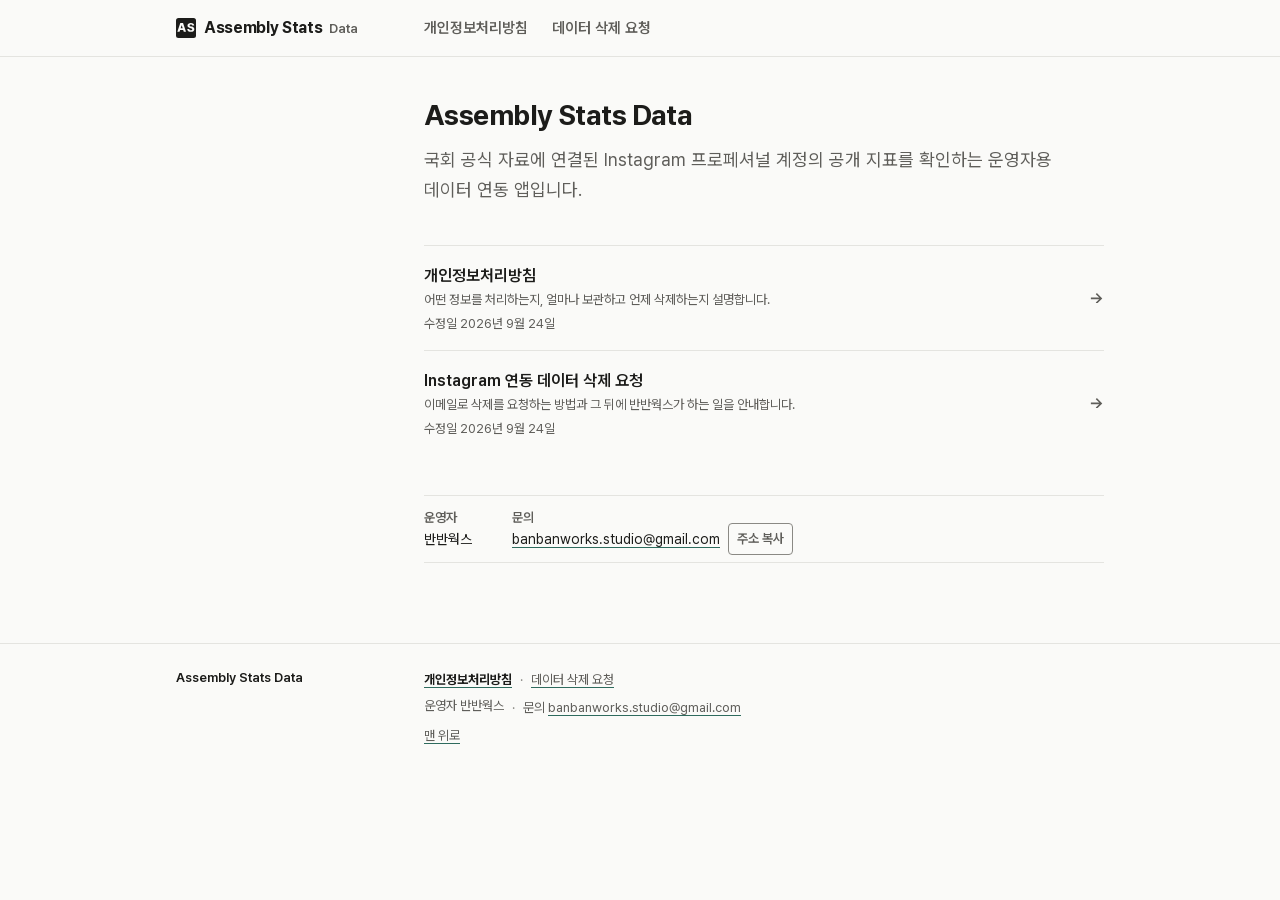
==== commit ae90b7e3: "Fix operator email typo: banbanworks.stuio -> banbanworks.studio Co-Authored-By: Claude Opus 5.5 (1M" ====
--- a/index.html
+++ b/index.html
@@ -63,7 +63,7 @@
         </ul>
         <dl class="doc-meta">
           <div><dt>운영자</dt><dd>반반웍스</dd></div>
-          <div><dt>문의</dt><dd><a href="mailto:banbanworks.stuio@gmail.com?subject=Assembly%20Stats%20Data%20%EB%AC%B8%EC%9D%98">banbanworks.stuio<wbr>@gmail.com</a><button type="button" class="copy" data-copy="banbanworks.stuio@gmail.com" hidden>주소 복사</button></dd></div>
+          <div><dt>문의</dt><dd><a href="mailto:banbanworks.studio@gmail.com?subject=Assembly%20Stats%20Data%20%EB%AC%B8%EC%9D%98">banbanworks.studio<wbr>@gmail.com</a><button type="button" class="copy" data-copy="banbanworks.studio@gmail.com" hidden>주소 복사</button></dd></div>
         </dl>
       </div>
     </article>
@@ -81,7 +81,7 @@
         </nav>
         <ul>
           <li>운영자 반반웍스</li>
-          <li>문의 <a href="mailto:banbanworks.stuio@gmail.com?subject=Assembly%20Stats%20Data%20%EB%AC%B8%EC%9D%98">banbanworks.stuio<wbr>@gmail.com</a></li>
+          <li>문의 <a href="mailto:banbanworks.studio@gmail.com?subject=Assembly%20Stats%20Data%20%EB%AC%B8%EC%9D%98">banbanworks.studio<wbr>@gmail.com</a></li>
         </ul>
         <p class="to-top"><a href="#main">맨 위로</a></p>
       </div>
